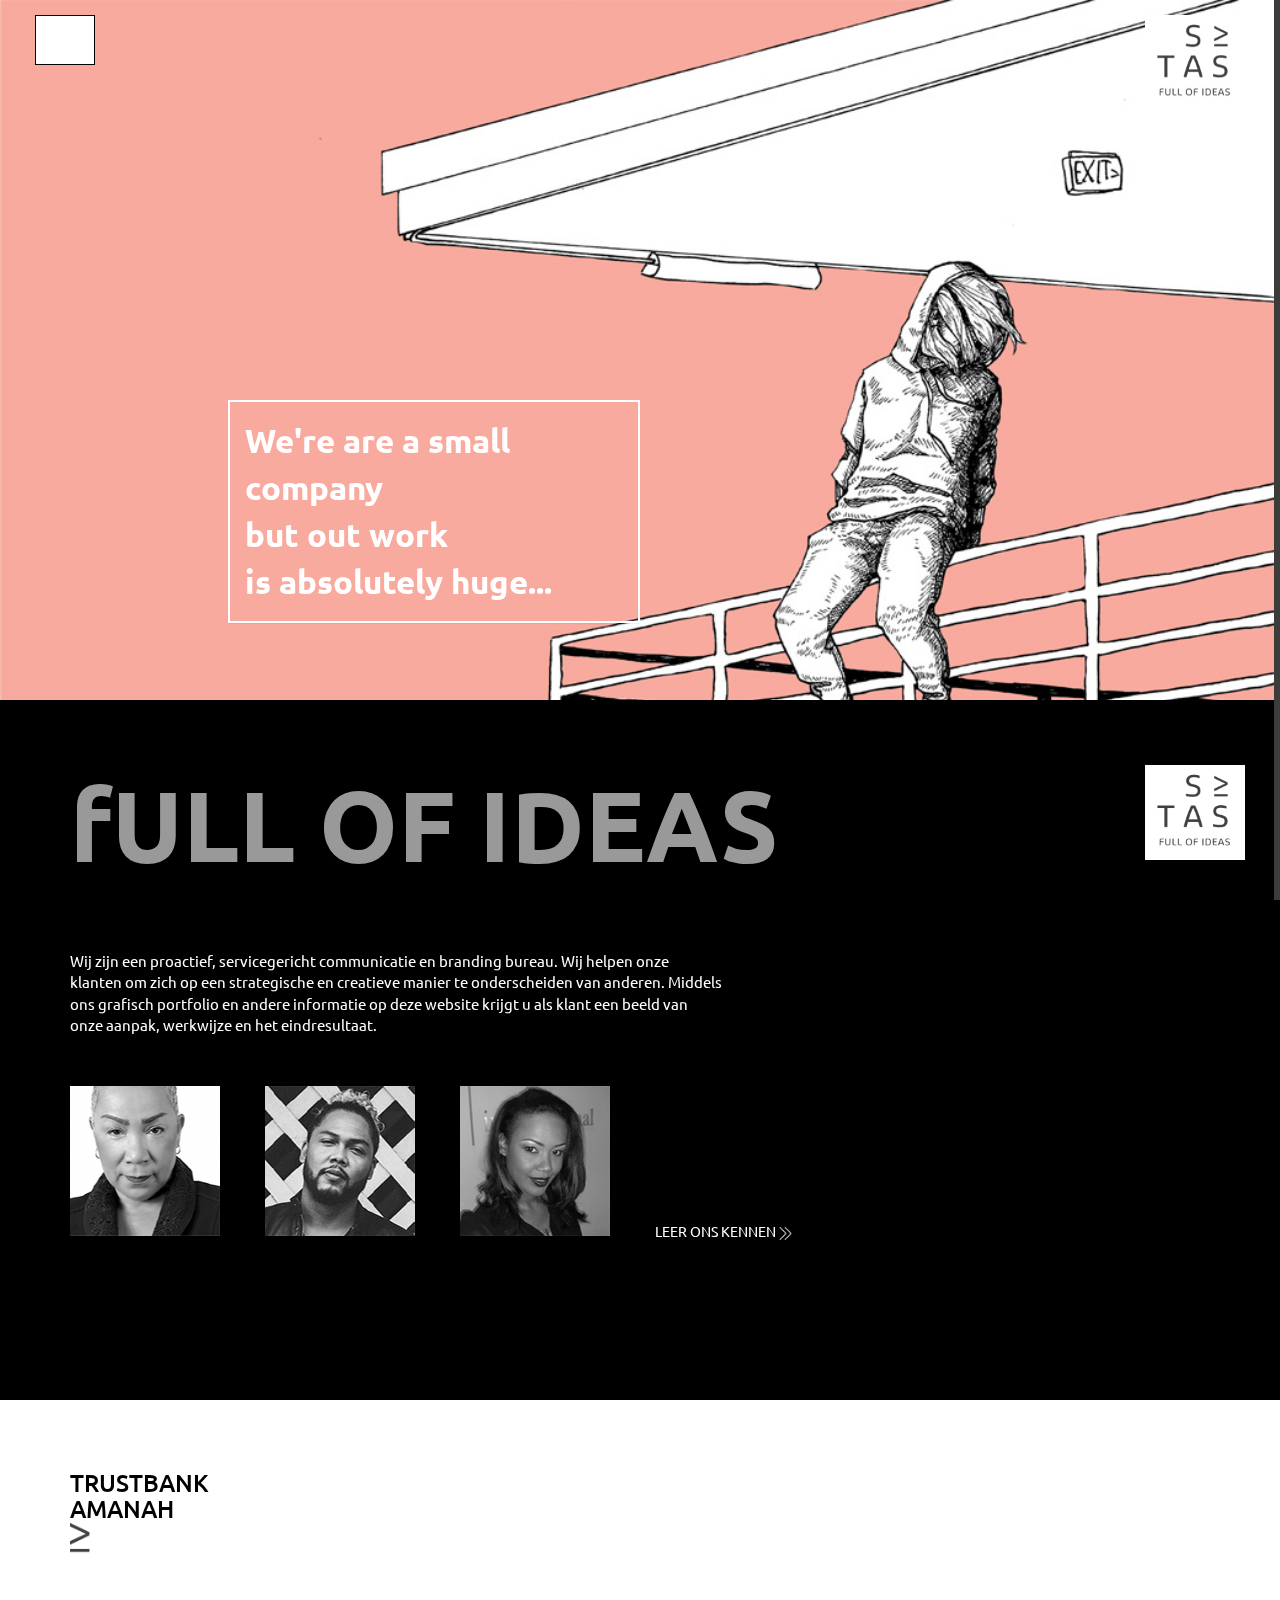
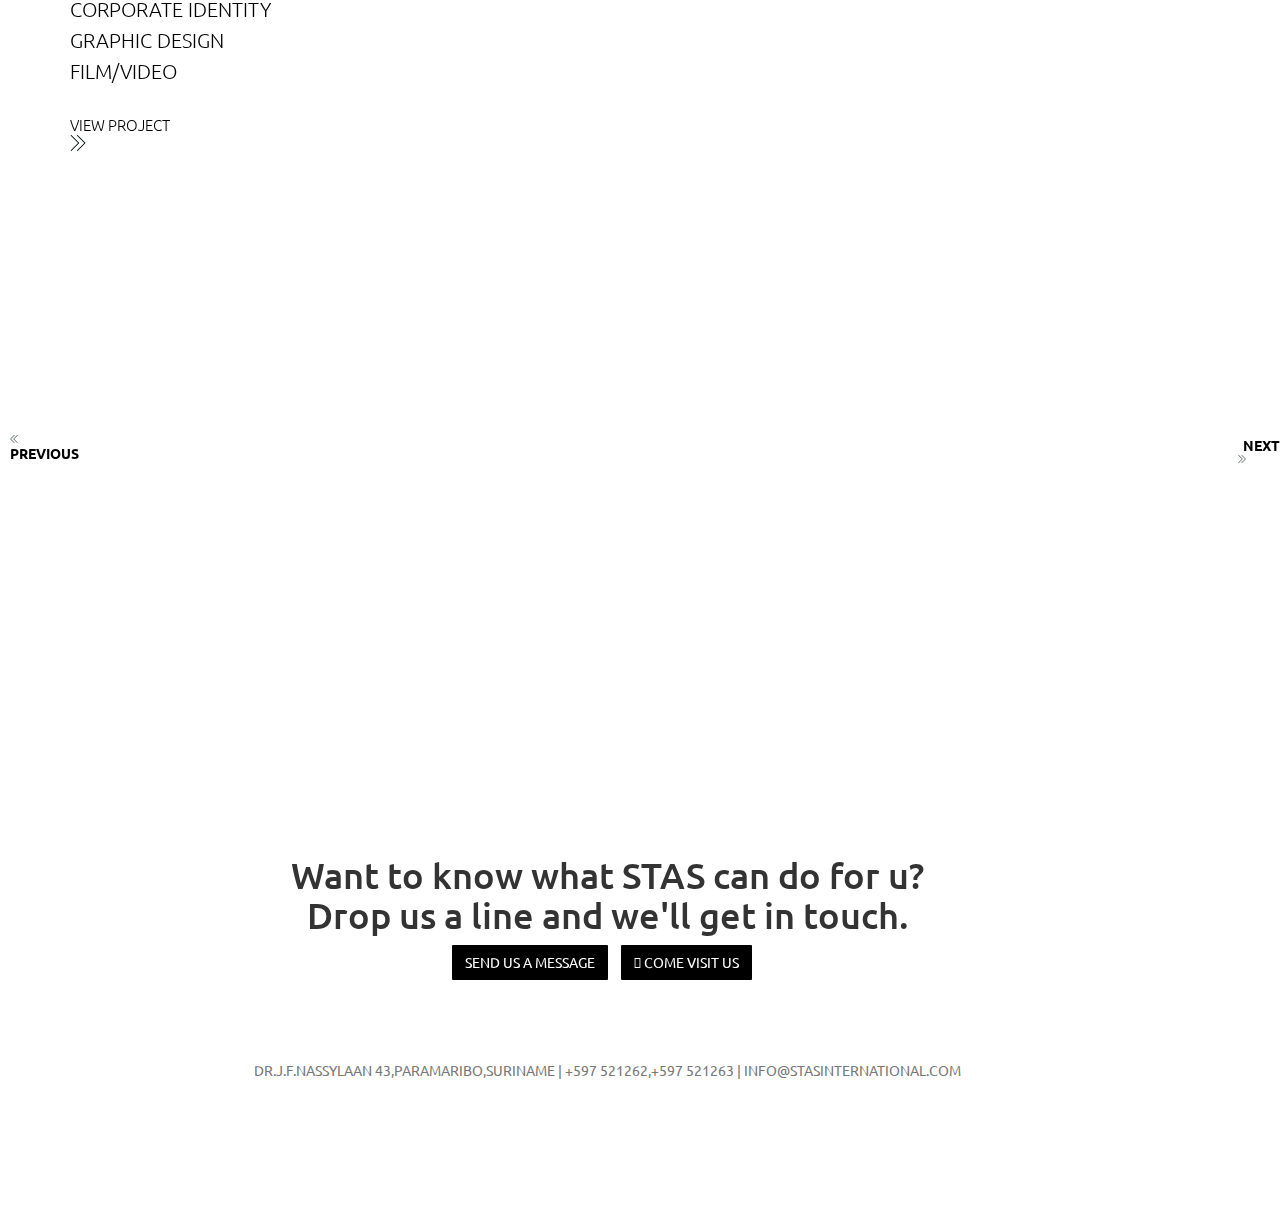
==== index.html @ 58c58dbe "tekst op vl geplaatst" ====
<!DOCTYPE html>
<html lang="en">

  <head>

    <meta charset="utf-8">
    <meta name="viewport" content="width=device-width, initial-scale=1, shrink-to-fit=no">
    <meta name="description" content="">
    <meta name="author" content="">

    <title>HOME</title>

    <!-- Bootstrap core CSS -->
    <link rel="stylesheet" href="https://maxcdn.bootstrapcdn.com/bootstrap/3.3.7/css/bootstrap.min.css">
    <link rel="stylesheet" href="https://cdnjs.cloudflare.com/ajax/libs/hover.css/2.3.1/css/hover-min.css" /> 
  <link href="//maxcdn.bootstrapcdn.com/font-awesome/4.2.0/css/font-awesome.min.css" rel="stylesheet" media="all">

 <script src='https://code.jquery.com/jquery-2.2.4.min.js'></script>
 <script src="js/jquery.fittext.js"></script>
  <script src="js/jquery.bxslider.min.js"></script>
  <link href="css/jquery.bxslider.css" rel="stylesheet"/>
     <link href="css/animated-scroll-anchor.css" rel="stylesheet">

    <link href="https://cdnjs.cloudflare.com/ajax/libs/animate.css/3.5.2/animate.min.css" rel="stylesheet">
    <link rel="stylesheet" href="https://use.fontawesome.com/releases/v5.0.13/css/all.css" integrity="sha384-DNOHZ68U8hZfKXOrtjWvjxusGo9WQnrNx2sqG0tfsghAvtVlRW3tvkXWZh58N9jp" crossorigin="anonymous">
     <link rel="stylesheet" type="text/css" href="//cdn.jsdelivr.net/npm/slick-carousel@1.8.1/slick/slick.css"/>
       <!-- Custom styles for this template -->
    <link rel="stylesheet" type="text/css" href="css/hover-min.css">
    <link href="css/style.css" rel="stylesheet">
  

  </head>
<div class="vl"  onclick="openArt()"></div>
  <section id="artist">
  <div id="mySidenav" class="sidenav">
  <div class="container-fluid-no-pad">
    <div class="row no-pad">
    
<div class="col-md-1 col-sm-3 col-xs-3">
    

<div class="slider-nav">
  
    <img src="http://www.planwallpaper.com/static/images/kartandtinki1_photo-wallpapers_02.jpg" alt="image" class="img-responsive" />


    <img src="http://www.intrawallpaper.com/static/images/awesome-rain-wallpaper_0_PB7IVa9.jpg" alt="image" class="img-responsive" />


    <img src="http://files.vladstudio.com/joy/where_tahrs_live/wall/vladstudio_where_tahrs_live_800x600_signed.jpg" alt="image" class="img-responsive" />


</div>
</div>

<div class="col-md-9 col-sm-9 col-xs-9">
<div class="slider-for no-pad">
  
    <img src="http://www.planwallpaper.com/static/images/kartandtinki1_photo-wallpapers_02.jpg" alt="image"  />

  
    <img src="http://www.intrawallpaper.com/static/images/awesome-rain-wallpaper_0_PB7IVa9.jpg" alt="image" />

  

  
    <img src="http://files.vladstudio.com/joy/where_tahrs_live/wall/vladstudio_where_tahrs_live_800x600_signed.jpg" alt="image" />

  
  

</div>
</div>

        
               
                
<div class="col-md-2 col-sm-12 col-xs-12 artist">
  <img src="img/artist.jpg" class="img-fluid" alt="artist">
  
  <p class="about-artist">ABOUT THE ARTIST</p>

  <p>Kathleen Hogenboom grew up in the former Dutch Caribbean island of Curacao since from the age of 9. At 17 she moved back to The Netherlands to pursue her study in illustration at the academy of art St. Joost in 's Hertogenbosch.  The experience Kathleen gained living in a multicultural society is something that continues to influence her work. 
 <br> <br> Visit Kathleens website to see  more of her work
  <a class="left-align" href="http://www.kathleenhogenboom.com" target="_blank">kathleenhogenboom.com</a>
</div>
  <a href="javascript:void(0)" class="closebtn" onclick="closeArt()">&times;</a>
</div>
</div>
</div>
</section>
  <div id="myNav" class="overlay-menu">
  <a href="javascript:void(0)" class="closebtn" onclick="closeNav()">&times;</a>
  <p>close</p>
  <div class="overlay-content">
    <a href="about.html">about STAS</a>
    <a href="corporate.html">corporate identity</a>
    <a href="graphic.html">graphic design</a>
    <a href="film.html">film/video</a>
    <a href="events.html">events</a>
    <a href="film.html">film/video</a>
   <a href="portfolio.html">Portfolio</a>
    <a href="index#contact">contact</a>
    <br>
    <i class="fas fa-envelope-square fa-2x social-space"></i>
    <i class="fas fa-phone-square fa-2x social-space"></i>
    <i class="fab fa-facebook-square fa-2x social-space"></i>
    <i class="fab fa-vimeo-square fa-2x social-space"></i>
  </div>
</div>
<div class="container">
<div class="row">
<div class="col-md-1 menu-box">
<span style="font-size:30px;cursor:pointer" onclick="openNav()"> &#9868;</span>
<p>menu</p>
</div>
</div>
</div>
<div class="tagline">
<img src="img/stasTagLine.jpg">
</div>

    <section id="home">
      <div class="container-fluid">
        <div class="row">
          <div class="col-md-4  col-md-offset-2">
            
            <div class="panel panel-default panel-stas">
  <div class="panel-body panel-stas-body hvr-wobble-horizontal">  We're are a small company <br> but out work <br> is absolutely huge... </div>
              </div>
        </div>
       </div>

    
        </div>
    
    </section>
   <section id="about">

  <div class="container">
<div class="row">
<div class="col-md-1 menu-box">
<span style="font-size:30px;cursor:pointer" onclick="openNav()"> &#9868;</span>
<p>menu</p>
</div>
</div>
</div>
<div class="tagline">
<img src="img/stasTagLine.jpg">
</div>
     <div class="container">
      <div class="row">
        <div class="col-md-12">
          <h1 class="full-of-ideas">fULL OF IDEAS</h1>
          <br>
          <br>
          <br>
        </div>
      </div>
      <div class="row">
        <div class="col-md-7">
          <p class="about-bio">Wij zijn een proactief, servicegericht communicatie en branding bureau. Wij helpen onze klanten om zich op een strategische en creatieve manier te onderscheiden van anderen. Middels ons grafisch portfolio en andere informatie op deze website krijgt u als klant een beeld van onze aanpak, werkwijze en het eindresultaat.</p>
          <br>
          <br>
        </div>
      </div>
      <div class="row">
        <div class="col-sm-2">
          <img class="img-fluid hvr-bounce-in" src="img/karin.jpg" alt="emp">
        </div>
        <div class="col-sm-2">
          <img class="img-fluid hvr-bounce-in" src="img/kenzo.jpg" alt="emp">
        </div>
        <div class="col-sm-2">
          <img class="img-fluid hvr-bounce-in" src="img/charlene.jpg" alt="emp">
       </div>
        <div class="col-sm-2">
          <div class="leer-ons-kennen hvr-forward">
          <a href="about.html" class="leer-ons-kennen">LEER ONS KENNEN <img src="img/down-arrow.png" alt="leeronskennen"> </a>
        </div>
        </div>
      </div>

   

        </div>
     </div>
     </div>
   </section>
   <section id="corporate">
     <div class="container-fluid">
      <div class="row">

        <div class="classy">
  <ul class="bxslider">
    <li class="one">
      <div class="container">
       <div class="row">
       <div class="col-sm-5 amanah">
          <h3>TRUSTBANK <br> AMANAH <br> <img class="hvr-wobble-top" src="img/partlogo-01.png" alt="amanah"></h3>
          
          
      
        <a href="corporate.html" class="hvr-grow">CORPORATE IDENTITY</a>
        <br>
        <a href="graphic.html" class="hvr-grow">GRAPHIC DESIGN</a>
        <br>
        <a href="film.html" class="hvr-grow">FILM/VIDEO</a>
       <br>
       <br>
        <a href="#" class="hvr-grow view-project">VIEW PROJECT <img class="amanah-pijl" src="img/down-arrow.png" alt="leeronskennen"> </a>
        </div>

        
      </div>
      </div>
      
      <li class="two">   
        <div class="container">
       <div class="row">
       <div class="col-sm-5 amanah">
          <h3>AFOBAKKA <br> RESSORT <br> <img class="hvr-wobble-top" src="img/partlogo-01.png" alt="amanah"></h3>
          
          
      
        <a href="corporate.html" class="hvr-grow">CORPORATE IDENTITY</a>
        <br>
        <a href="graphic.html" class="hvr-grow">GRAPHIC DESIGN</a>
        <br>
        <a href="film.html" class="hvr-grow">FILM/VIDEO</a>
       <br>
       <br>
        <a href="#" class="hvr-grow view-project">VIEW PROJECT <img class="amanah-pijl" src="img/down-arrow.png" alt="leeronskennen"> </a>
        </div>

        
      </div>
      </div></li>
      
    <li class="three">
      <div class="container">
       <div class="row">
       <div class="col-sm-5 amanah">
          <h3>TOK<br> <img class="hvr-wobble-top" src="img/partlogo-01.png" alt="amanah"></h3>
          
          
      
        <a href="corporate.html" class="hvr-grow">CORPORATE IDENTITY</a>
        <br>
        <a href="graphic.html" class="hvr-grow">GRAPHIC DESIGN</a>
        <br>
        <a href="film.html" class="hvr-grow">FILM/VIDEO</a>
       <br>
       <br>
        <a href="#" class="hvr-grow view-project">VIEW PROJECT <img class="amanah-pijl" src="img/down-arrow.png" alt="leeronskennen"> </a>
        </div>

        
      </div>
      </div>
    </li>
    </li>
    
  </ul>
</div>
        </div>

</div>

   </section>
   <section id="contact-home">
     <div class="container-fluid">
      <div class="row">
        <div class="col-md-12">
        <div id=wrapper>
<div class="container-fluid map-responsive">
  
<iframe src="https://www.google.com/maps/embed?pb=!1m18!1m12!1m3!1d1984.5867824096867!2d-55.16303874209342!3d5.831138898943725!2m3!1f0!2f0!3f0!3m2!1i1024!2i768!4f13.1!3m3!1m2!1s0x0%3A0x0!2zNcKwNDknNTIuMSJOIDU1wrAwOSc0My4wIlc!5e0!3m2!1snl!2s!4v1527513725646" height="200px" frameborder="0" style="border:0" zoom="20" allowfullscreen></iframe>
</div>

<div id="over_map">
  <div class="card card-map">
  <div class="card-body">
    <center>
     <h1 class="card-title hvr-pulse">Want to know what STAS can do for u? <br> 
     Drop us a line and we'll get in touch.</h1>
    <br>
    
    <a class="btn btn-dark space hvr-backward tog1" data-toggle="modal" data-target="#exampleModalCenter"><i class="fab fa-telegram-plane"></i> SEND US A MESSAGE</a>
    <a href="#" class="btn btn-dark space hvr-forward" id="tog2"><i class="fas fa-map-marker"></i> COME VISIT US </a>
  </center>
    <br>
    <br>
    <br>
    <br>
    <div class="card-footer text-muted animated flash">
    DR.J.F.NASSYLAAN 43,PARAMARIBO,SURINAME | +597 521262,+597 521263 | INFO@STASINTERNATIONAL.COM
  </div>
  </div>
  
  </div>
  
</div>
<div class="container">
  <div class="row">
    <center><div class="col-md-6 col-md-offset-3 col-sm-6 col-sm-offset-3 center-block"> <a class="btn btn-dark hvr-backward" id="tog3"><i class="fas fa-times"></i> close map</a> </div></center>
  </div>
</div>


</div>
</div>
</div>
</div>

<!-- Modal -->
<div class="modal fade" id="exampleModalCenter" tabindex="-1" role="dialog" aria-labelledby="exampleModalCenterTitle" aria-hidden="true">
  <div class="modal-dialog modal-dialog-centered" role="document">
    <div class="modal-content">
      <div class="modal-header">
        <h2 class="modal-title" id="exampleModalCenterTitle">Send us a message</h2>
        <button type="button" class="close hvr-wobble-horizontal" data-dismiss="modal" aria-label="Close">
          <span aria-hidden="true">&times;</span>
        </button>
      </div>
      <div class="modal-body">
       <form>
  <form>
  <div class="form-group">
    
    <input type="text" class="form-control half hvr-sweep-to-left" id="Name" placeholder="Name(required)" required="required">
  </div>
  <br>
  <div class="form-group">
    
    <input type="email" class="form-control half" id="Email" placeholder="E-mail Adress(required)" required="required">
  </div>
  <br>
 <div class="form-group">
    
    <input type="text" class="form-control half" id="Subject" placeholder="Subject">
  </div>
  <br>  
  <div class="form-group" >
   
    <textarea class="form-control half" id="exampleFormControlTextarea1" rows="3" placeholder="Message(required)" required="required"></textarea>
  </div>
</form>
      </div>
      <div class="modal-footer">
        <button type="button" class="btn btn-dark pull-left hvr-pulse-grow"><i class="fab fa-telegram-plane"></i> Send Message</button>
      </div>
    </div>
  </div>
</div>
</section>
  
  <script>

</script>
<script src="https://maxcdn.bootstrapcdn.com/bootstrap/3.3.7/js/bootstrap.min.js"></script>
 
<script src='https://s3-us-west-2.amazonaws.com/s.cdpn.io/85807/jquery.easing.js'></script>
<script src='https://s3-us-west-2.amazonaws.com/s.cdpn.io/85807/jquery.bxslider.min.js'></script>
<script src="js/animated-scroll-anchor.js"></script>
<script src="js/scrolldown.js"></script>
<script type="text/javascript" src="//cdn.jsdelivr.net/npm/slick-carousel@1.8.1/slick/slick.min.js"></script>
<script src="js/custom.js"></script>

  </body>

</html>
---- css/animated-scroll-anchor.css ----
.image-hero {
  height: 100vh;
  background-image: url('img/down-arrow.png');
  background-repeat: no-repeat;
  background-size: cover;
  flex-wrap: wrap;
  -webkit-justify-content: center;
  justify-content: center;
  -webkit-align-items: center;
  align-items: center;
  -webkit-align-content: center;
  align-content: center;
  display: -webkit-flex;
  display: flex;
  width: 100%;
  min-height: calc(100vh - 56px);
  -webkit-flex-wrap: wrap;
  flex-wrap: wrap;
  position: relative;
  overflow: hidden;
  background-position: 50%;
  background-size: cover;
}
.image-hero .image-hero-content {
  position: absolute;
  top: 25%;
  text-align: center;
  left: 0;
  right: 0;
}
.image-hero .image-hero-content h1 {
  max-width: 70%;
  margin: 0 auto;
  font-weight: 600;
  letter-spacing: -1px;
  font-size: 4.20873em;
  margin-bottom: 0.1em;
  line-height: 8rem;
  color: #fff;
}
.image-hero .image-hero-content p {
  max-width: 60%;
  margin: 0 auto;
  color: #fff;
  font-size: 1.5em;
}
.ct-btn-scroll {
  position: absolute;
  bottom: 5%;
  color: #fff;
  font-size: 48px;
  transition: all 0.3s ease-in-out;
}
.ct-btn-scroll:focus, .ct-btn-scroll:hover {
  color: #f59331;
}
.ct-btn-scroll {
  background: url('img/down-arrow.png') no-repeat;
  width: 100%;
  height: 100%;
  max-width: 60px;
  max-height: 60px;
}
#scrollDown {
  padding: 100px 0;  
}
#scrollDown p {
  padding: 25px 0;
}
@media screen and (max-width: 768px) {
  .image-hero .image-hero-content p {
	display: none;
  }	
}
---- css/style.css ----
@import url('https://fonts.googleapis.com/css?family=Ubuntu');
body{
	/*margin-top: 70px;*/
	position: relative;
	font-family:"Ubuntu" ;
	text-decoration: none;

	
}
#wrapper {
 max-width: 940px;
  margin: 0 auto;
  padding: 0 5%;
  clear: both;
 }
#over_map { position: absolute; top: 55px; z-index: 99; }
.navbar-default{
	background: #fff;
	border:0;
	font-family: "Ubuntu";
}
.navbar-brand{
	font-family: "Ubuntu";
	font-size: 20px;
	color: #000 !important;
	font-weight: bold;
}

.panel-stas{
  border: 2px solid white;
    text-decoration: none;
    font-family: "Ubuntu";
    font-weight: bold;
    /* font-size: 25px; */
    color: #fff;
    border-radius: 0px;
    position: absolute;
    background: transparent;
    margin-top: 400px;
    font-size:33px;

  	}


.full-of-ideas{
 color: #999999;
 font-size:100px;
 font-weight:bold;

}
.about-bio{
	font-size: 15px;
}
.about-image{
	max-height: auto;
	max-width: auto;
	height: 125px;
	width: 125px;
}
.leer-ons-kennen{
padding-top: 135px;
color:white;
text-decoration: none;	

}
.leer-ons-kennen img{
transform: rotate(-90deg);	
filter: brightness(0) invert(1);
max-height: 13px;
}


h1{
		font-family:"Ubuntu" ;
		/*color: black;*/
	}

#home{
		/*padding-top: 50px;*/
	min-height:700px;
	color: #fff;
	background:url('../img/ctaBanner.jpg');
	background-size: cover;
	background-repeat: no-repeat;
}

#about {
	padding-top:50px;
	min-height:700px;
	color: #FFFFFF;
	background-color: #000000 ;
	}
#corporate {
  	/*padding-top:50px;
    color: #fff;
  	background-color:#9B988D;*/
  	  }

.amanah{
	color:black;
	font-weight: bolder;
	font-size:20px;
	max-width: 70%;
	/*margin-right: 50px;*/
	padding-top:50px;

}
.amanah img{	

max-height: 60px;
color:black;
}
.amanah a{
	font-family: "Ubuntu";
	font-weight:10;
	color: black;
	text-decoration: none;
}
.amanah-pijl{
transform: rotate(-90deg);	
max-height: 13px;

}
.view-project{
	font-size:15px;
	font-weight:bolder;
}
#graphic {
  	padding-top:50px;
  	min-height:650px;
  	color: #fff; 
  	background-color: #ff9800;
  }
#film {
	padding-top:50px;
	min-height:650px;
	color: #fff; 
	background-color: #00bcd4;
}
#events {
	padding-top:50px;
	min-height:650px;
	color: #fff; 
	background-color: #009688;
}
#contact {
	padding-top:40px;
	background-image:url("../img/pattern_banner.jpg");
	background-repeat: no-repeat;
	background-size: cover;
	padding-bottom: 20px;
	
	
  
}
#contact-home {
	padding-top:50px
	width:100%;
	/*color: #fff;*/
	
  
}
.map-responsive{
    overflow:hidden;
    padding-bottom:56.25%;
    /*position:relative;*/
    height:0;
    min-width: 100%;
}
.map-responsive iframe{
    left:0;
    top:0;
    min-height:90%;
    min-width:100%;
    position:absolute;
}
.card-map{
	padding-top: 20px;
	padding-left: 20px;
	padding-right: 20px;
	padding-bottom: 20px;	
	z-index: 6;		
	/*margin-left: 375px;*/
	background-color: #FFFFFF;
	border-radius:1px;
	border: 1px solid white; 	
	width:100%;
    height:auto;
    display: flex;
}

.btn-dark{
	min-width: 100px;
	background-color: black;
	color: white;
	border-radius: 1px;
	text-decoration: none;	
	opacity:1.0;
	box-shadow:none;
}
.btn-dark:hover{
color: #fff !important;
text-decoration: none;	
}
.btn-white{
	max-width: 225px;
	background-color: white;
	color: black;
	border-radius: 1px;
	text-align: center;
	text-decoration: none;	
	opacity:1.0;
	box-shadow:none;
	font-weight:bold;
	margin-left: 75px;
	
}
.btn-white:hover{
color: black !important;
text-decoration: none;	
}
.half{
  outline: 0;
  border-width: 0 0 2px;
  border-top:none;
  border-left: none;
  border-right: none;
  border-radius: 0px;

}
.half:focus {
   border-color:black;
}
.space{
	margin-right: 10px;
}
.space-social-icons{
	margin-right: 5px;
	padding-top: 2px;
}

.bxslider li {
  min-height: 100vh;
}
.bxslider li.one {
  background: url(../img/graphicsbanner.jpg) center center;
  -moz-background-size: cover;
  -o-background-size: cover;
  -webkit-background-size: cover;
  background-size: cover;
}
.bxslider li.two {
  background: url(../img/afobakkaKaart.jpg) center center;
  -moz-background-size: cover;
  -o-background-size: cover;
  -webkit-background-size: cover;
  background-size: cover;
}
.bxslider li.three {
  background: url(../img/eventsTok.jpg) center center;
  -moz-background-size: cover;
  -o-background-size: cover;
  -webkit-background-size: cover;
  background-size: cover;
}

.bx-wrapper{
  left: 0;
  border: none;
  box-shadow: none;
  font-color:black;
}

.bx-viewport{
left: 0;
border: none;
box-shadow: none;

}
.bx-wrapper .bx-controls-direction a {
  position: absolute;
  top: 50%;
  margin-top: -40px;
  padding-top:225px;
  outline: 0;
  width: 32px;
  height: 32px;
  text-indent: 5px; 
  z-index: 20;
 color:black;
 font-weight: bold;

  }	

ul, ul li {
  margin: 0;
  padding: 0;
}

/*corporate page stylesheet*/
#corporate_banner{
	background-image: url('../img/corporateBanner.jpg');
	background-size: cover;
	/*background-repeat: no-repeat;*/
	min-height: 400px;
	margin-top:0px;
	max-width:100%;
}
#graphic_banner{
	background-image: url('../img/graphicsbanner.jpg');
	background-size: cover;
	background-repeat: no-repeat;
	min-height: 400px;
}
#film_banner{
	background-image: url('../img/filmBanner.jpg');
	background-size: cover;
	background-repeat: no-repeat;
	min-height: 450px;
}
#event_banner{
	background-image: url('../img/eventsBanner.jpg');
	background-size: cover;
	background-repeat: no-repeat;
	min-height: 400px;
}
#portfolio_banner{
	background-image: url('../img/pattern_banner.jpg');
	background-size: cover;
	background-repeat: no-repeat;
	min-height: 400px;
}
#about_banner{
	background-image: url('../img/aboutBanner.jpg');
	background-size: cover;
	background-repeat: no-repeat;
	min-height: 400px;
}
.card-white{
	background-color: #fff;
	border-radius: 0px;
	padding-top: 2px;
	
	padding-bottom: 3px;
	/*text-align:center;*/
	margin-top: 125px;
	font-weight: bolder!important;
	color: #404548;
	padding-left: 25px;
    padding-bottom: 10px;
} 
.card-dark{
	background-color: #404548;
	border-radius: 0px;
	padding-top: 2px;
	padding-left: 25px;
    padding-bottom: 10px;
	/*margin-left: 35px;*/
	/*text-align: center;*/
	color:white;
	font-weight: bolder!important;
	margin-bottom:100px;
}

#gallery{
	min-height: 10px;
}
.gallery{
	position: relative;
	padding-left: 0px;
	padding-right: 0px;
	margin-right: 0px;
    margin-left: 0px;

}
.first-impression{
	background-color: black;
	min-height: 675px;
	/*max-height: 450px;*/
	/*text-align: center;*/

}
.first-impression p{
	color:white;
	margin-right: 50px;
	margin-left: 50px;
}
.first-impression h1{
	color:#8C9B81;
	font-weight: bold;
	font-size: 50px;
	/*text-align: center;*/
	margin-top: 50px;
	margin-left:50px;
	margin-right:50px; 

}
.first-impression a{
	
	margin-left:50px;
	margin-right:50px; 
	padding-bottom: 50px;

}
.adres i{
/*margin-top: 15px;*/
color: white;
font-size: 2em;
padding-bottom: 10px;
}
.adres p{
	text-align: center;
	margin-top: 10px;
	color: white;
}
.telefoon i{
/*margin-top: 15px;*/
color: white;
font-size: 2em;
padding-bottom: 10px;
}
.telefoon p{
	text-align: center;
	margin-top: 10px;
	color: white;
}

.bericht i{
/*margin-top: 15px;*/
color: white;
font-size: 2em;
padding-bottom: 10px;
}
.bericht p{
	text-align: center;
	margin-top: 10px;
	color: white;
}
#footer{
	color: white;
	background-color: black;
}
.year{
	margin-top:9px;
}

#cta-banner{
	background-image: url('../img/ctaBanner.jpg');
	background-size: cover;
	background-repeat: no-repeat;
	min-height:600px;
	height: 100%;
	width: 100%;	
}
#film-cta-banner{
	background-image: url('../img/filmCTABanner.jpg');
	background-size: cover;
	background-repeat: no-repeat;
	min-height:700px;
	height: 100%;
	width: 100%;	
}
.cta-text{
	color:white;
	margin-top:275px;
	margin-left: 75px;
	margin-bottom:30px;
	margin-right: 30px;
}

#loadMore {
     /*padding-bottom: 20px;*/
    /*padding-top: 20px;*/
    text-align: center;
    width: 100%;
}
#loadMore a {
    
    background: black;
    border-radius: 0px;
    color: white;
    display: inline-block;
    padding: 10px 30px;
    transition: all 0.25s ease-out;
    width: 100%;
}
#loadMore a:hover {
    /*background-color: #021737;*/
    text-decoration: none;
}
#tog3{
	display: none;

}
.moreBox{
	display: none;
}
.event-text{
	text-align: center;
	font-weight: bolder;
}
/* carousel */
#quote-carousel 
{
  padding: 30px 10px 30px 10px;
  margin-top: 100px 0px 0px;
  min-height:100px;
  margin-bottom::;00px;
  font-size:40px;
}

/* Control buttons  */
#quote-carousel .carousel-control
{
  background: none;
  color: #222;
  font-size: 2.3em;
  text-shadow: none;
  margin-top: 30px;
}


/* Changes the position of the indicators */
#quote-carousel .carousel-indicators 
{
  right: 50%;
  top: auto;
  bottom: 0px;
  margin-right: -19px;
}
/* Changes the color of the indicators */
#quote-carousel .carousel-indicators li 
{
  background: #c0c0c0;
}
#quote-carousel .carousel-indicators .active 
{
  background: #333333;
}
/* End carousel */

.item blockquote {
    border-left: none; 
    margin-top: -10px;
    margin-left: 70px;
    padding-bottom:75px;

}


.item blockquote p:before {
    content: "\f10d";
    font-family: 'Fontawesome';
    float: left;
    margin-right: 10px;
}



/**
  MEDIA QUERIES
*/

/* Small devices (tablets, 768px and up) */
@media (min-width: 768px) { 
    #quote-carousel 
    {
      margin-bottom: 0;
      padding: 0 40px 30px 40px;
      margin-top: 30px;
    }
    
}

/* Small devices (tablets, up to 768px) */
@media (max-width: 768px) { 
    
    /* Make the indicators larger for easier clicking with fingers/thumb on mobile */
    
    #quote-carousel .carousel-indicators {
        bottom: -20px !important;  
    }
    #quote-carousel .carousel-indicators li {
        display: inline-block;
        margin: 0px 5px;
        width: 15px;
        height: 15px;
    }
    #quote-carousel .carousel-indicators li.active {
        margin: 0px 5px;
        width: 20px;
        height: 20px;
    }
}
.col-md-12-modified{
	width: 100%;
	background-color: #eeeeee;
	padding-top: 100px;
}
.box-white{
	border: 2px solid white;
	padding-top:30px;
	padding-bottom: 75px;	
	padding-left: 20px;
	padding-right: 20px;
}
.author{
	font-weight: bolder;
}
blockquote{
    padding: 10px 20px;
    margin: 0 0 20px;
    margin-top: 20px;
    font-size: 17.5px;
    margin-right: 45px;
    border-left: 5px solid #eee;
}
.breadcrumb {
     /*padding: 8px 15px; */
     margin-top:10px;
     margin-bottom: 1px; 
     margin-left:-10px;
     list-style: none; 
     background-color:#404548;
     color: white; 
     border-radius: 4px; 
}
.breadcrumb-item a{
	color: white;
}
.border{
	border-radius: 0px;
}
.isotope-item {
  z-index: 2;
}

.isotope-hidden.isotope-item {
  pointer-events: none;
  z-index: 1;
}

.isotope,
.isotope .isotope-item {
  /* change duration value to whatever you like */
  -webkit-transition-duration: 0.8s;
  -moz-transition-duration: 0.8s;
  transition-duration: 0.8s;
}

.isotope {
  -webkit-transition-property: height, width;
  -moz-transition-property: height, width;
  transition-property: height, width;
}

.isotope .isotope-item {
  -webkit-transition-property: -webkit-transform, opacity;
  -moz-transition-property: -moz-transform, opacity;
  transition-property: transform, opacity;
}
.under-chart-text{
	text-align: center;
	font-weight:bolder;
}
.under-chart-text2{
	font-weight:bolder;
	text-align: center;
}
.img61{
padding-left: 50px;
}
.tekentje-klein-previous img{
	max-height: 8px;
	-webkit-transform:rotate(90deg);
  -moz-transform: rotate(90deg);
  -ms-transform: rotate(90deg);
  -o-transform: rotate(90deg);
  transform: rotate(90deg);
  font-weight:bold;
}
.tekentje-klein-next img{
	max-height: 8px;
	-webkit-transform:rotate(-90deg);
  -moz-transform: rotate(-90deg);
  -ms-transform: rotate(-90deg);
  -o-transform: rotate(-90deg);
  transform: rotate(-90deg);
  font-weight:bold;
}
.portfolio-title{
	text-align:center;
	font-weight:bolder;

}

.breadcrumb-port {background: rgba(255, 255, 255, 1); border: 0px solid rgba(245, 245, 245, 1); border-radius: 4px; display: block; text-align: center;}
.breadcrumb-port li {font-size: 14px;}
.breadcrumb-port a {
	color: #626262;
	font-weight: bold;
}
.breadcrumb-port a:hover {color: rgba(42, 100, 150, 1);}
.breadcrumb-port>.active {color: rgba(153, 153, 153, 1);}
.breadcrumb-port>li+li:before {color:#626262; content: #626262;}

.bold-small{
	font-weight:bold;
	font-size:10px;
}
.bolder{
	font-weight:bolder !important;
}

.interessant-square{
  background: black;
  position:relative;
  min-height:337px;
  height: 100%;
  width:100;
  margin:0 auto;
  color:#999999;

}
.interessant{
	padding-top:130px;
	padding-left:30px;
	font-weight: bold;	
	
}
.row.no-pad {
  margin-right:0;
  margin-left:0;
}
.row.no-pad > [class*='col-'] {
  padding-right:0;
  padding-left:0;
}
.container-fluid-no-pad{

    /* padding-right: 15px; */
    /* padding-left: 15px; */
    margin-right: auto;
    margin-left: auto;

}
.bekijk-portfolio{
padding-top: 100px;
color:white;
text-decoration: none;	
padding-left: 30px;
font-size:10px;

}
.bekijk-portfolio img{
transform: rotate(-90deg);	
filter: brightness(0) invert(1);
max-height: 10px;
}
.overlay {
  position: absolute;
  top: 0;
  bottom: 0;
  left: 0;
  right: 0;
  /*height: 100%;*/
  /*width: 100%;*/
  opacity: 0;
  transition: .5s ease;
  background-color: #030303;

}
.image:hover .overlay {
  opacity: 0.8;
}
.about-hov-title{
	font-weight:bolder;
	color: #999999;
	padding-left:20px;
	padding-top:10px;

}
.about-hov-title :hover{
	color: white;
}
.about-hov-functie{
	padding-left: 20px;
	font-weight:bold;
	color: white;
}
.about-hov-functie :hover{
	color:#999999;
}
.about-hov-text{
	padding-left: 20px;
	color: white;
	font-weight:lighter;
}
.socials{
	padding-left:20px;
	color: #999999;
}
.socials :hover{
	color: white;
}
.carousel-inner.vertical {
  max-height: 60%; /*Note: set specific height here if not, there will be some issues with IE browser*/
}
.carousel-inner.vertical > .item {
  -webkit-transition: .6s ease-in-out top;
  -o-transition: .6s ease-in-out top;
  transition: .6s ease-in-out top;
}

@media all and (transform-3d),
(-webkit-transform-3d) {
  .carousel-inner.vertical > .item {
    -webkit-transition: -webkit-transform .6s ease-in-out;
    -o-transition: -o-transform .6s ease-in-out;
    transition: transform .6s ease-in-out;
    -webkit-backface-visibility: hidden;
    backface-visibility: hidden;
    -webkit-perspective: 1000;
    perspective: 1000;
  }
  .carousel-inner.vertical > .item.next,
  .carousel-inner.vertical > .item.active.right {
    -webkit-transform: translate3d(0, 33.33%, 0);
    transform: translate3d(0, 33.33%, 0);
    top: 0;
  }
  .carousel-inner.vertical > .item.prev,
  .carousel-inner.vertical > .item.active.left {
    -webkit-transform: translate3d(0, -33.33%, 0);
    transform: translate3d(0, -33.33%, 0);
    top: 0;
  }
  .carousel-inner.vertical > .item.next.left,
  .carousel-inner.vertical > .item.prev.right,
  .carousel-inner.vertical > .item.active {
    -webkit-transform: translate3d(0, 0, 0);
    transform: translate3d(0, 0, 0);
    top: 0;
  }
}

.carousel-inner.vertical > .active {
  top: 0;
}
.carousel-inner.vertical > .next,
.carousel-inner.vertical > .prev {
  top: 0;
  height: 100%;
  width: auto;
}
.carousel-inner.vertical > .next {
  left: 0;
  top: 20%;
  right:0;
}
.carousel-inner.vertical > .prev {
  left: 0;
  top: -10%;
  right:0;
}
.carousel-inner.vertical > .next.left,
.carousel-inner.vertical > .prev.right {
  top: 0;
}
.carousel-inner.vertical > .active.left {
  left: 0;
  top: -10%;
  right:0;
}
.carousel-inner.vertical > .active.right {
  left: 0;
  top: 10%;
  right:0;
}

#carousel-pager .carousel-control.left {
    bottom: initial;
    width: 100%;
}
#carousel-pager .carousel-control.right {
    top: initial;
    width: 100%;
}
#carousel-pager{
	position: absolute;
	z-index: 20;
    left: 60px;
    top: 18px;

}
   /* .carousel-inner > .item > img, .carousel-inner > .item > a > img {
        display: block;
        height: 400px;
        min-width: 100%;
        width: 100%;
        max-width: 100%;
        line-height: 1;
    }*/
.overlay-menu {
    height: 0%;
    width: 100%;
    position: fixed;
    z-index: 100;
    top: 0;
    left: 0;
    background:url('../img/menuOverlay.jpg');
    background-repeat: no-repeat;
	background-size: cover;
    /*background-color: rgb(0,0,0);*/
    /*background-color: rgba(0,0,0, 0.9);*/
    overflow-y: hidden;
    transition: 0.5s;
}

.overlay-content {
    position: relative;
    top: 25%;
    width: 100%;
    text-align: center;
 
}
.overlay-content i{
	color:white;
}

.overlay-menu a {
     text-decoration: none;
    font-size: 36px;
    color: white;
    display: block;
    transition: 0.3s;
}

.overlay-menu a:hover, .overlay-menu a:focus{
    color: #818181;
}
.overlay-menu p:hover, .overlay-menu p:focus{
    color: #818181;
}

.overlay-menu .closebtn {
    position: absolute;
    top: 20px;
    left: 45px;
    font-size: 60px;
    color:white;
}
.overlay-menu p {
    position: absolute;
    top: 80px;
    left: 45px;
    font-size: 15px;
    color: white;
    font-weight:bold;
   
}

@media screen and (max-height: 450px) {
  .overlay-menu {overflow-y: auto;}
  .overlay-menu a {font-size: 20px}
  .overlay-menu .closebtn {
    font-size: 40px;
    top: 15px;
    right: 20px;
  }
  .menu-box{
  	top:15px;
  	right: 20px;
  }
}
.menu-box{
	border: 1px solid black;
	width:60px;
	height:50px;
	/*align-items: center;*/
	 top: 15px;
    left: 35px;
	overflow: hidden;
	position: absolute;
	z-index: 97;
	background-color: white;
}
.menu-box p {
	margin-top:-15px;
	z-index: 98;
	/*padding-left:-7px;*/
}
.tagline{
	position:relative;

}
.tagline img{
	position: absolute;
    top: 15px;
    right: 35px;
    width:100px;
    height: auto;
    z-index: 10;
}
.social-space{
	margin-right: 7px;
}
.social-space :hover :focus{
	color: #818181;
}
.sidenav {
    min-height: 100%;
    width: 0;
    position: absolute;
    z-index: 112;
    top: 0;
    right: 0;
    background-color: white;
    overflow-x: hidden;
    transition: 0.5s;
    
    text-align:center;
}

.sidenav a {
    padding: 8px 8px 8px 32px;
    text-decoration: none;
    font-size: 25px;
    color: #818181;
    display: block;
    transition: 0.3s;

}

.sidenav a:hover{
    color: #f1f1f1;
}

.sidenav .closebtn {
    position: absolute;
    top: 0;
    left: 25px;
    font-size: 36px;
    margin-right: 50px;
    z-index: 113;
}

@media screen and (max-height: 450px) {
  .sidenav {padding-top: 15px;}
  .sidenav a {font-size: 18px;}
}
#trigger{
	padding-top:200px;
}
.artist{
background-color: #999999;
color: white;
text-align: left;
font-size: 12px;
}
.artist img{
padding-top:45px;
padding-left: 20px;
}
.artist a{
	color: white;
	font-weight:lighter;
	font-size: 10px;
	padding-right: 80px;
	
}
.artist p{
	padding-left: 20px;
	padding-right: 20px;
}

.about-artist{
	font-weight:bold;
	font-size: 13px;
	padding-top:185px;
}
.left-align{
	margin-right: 250px;
}
.vl {
    border:solid #3c3c3b;
    min-height: 100%;	
    right:0;
    top: 0;
    color: #3c3c3b;
    position: fixed;
    z-index: 30;
    color: white;
    background-color: #3c3c3b;
    /*width:35px;*/
}

  .vl p{
-webkit-transform: rotate(90deg);
font-weight:900 !important;
font-size:10px;
/*margin-top:30px;*/
margin: 115px -85px 0px -85px !important;
  }
   

    
  
    
}
.white{
	color: white;
}
.overlay2 {
  position: absolute;
  top: 0;
  bottom: 0;
  left: 0;
  right: 0;
  height: 100%;
  width: 100%;
  opacity: 1;
  transition: .5s ease;
  background-color: #030303;
}
.slider-nav{
	margin-top:200px;
	/*z-index: 1000;*/
}
.slick-slide{
	margin:15px;
	/*z-index: 1001;*/
}
#artist{
	position: fixed;
	width:100%;
	height: 100%;
	
}
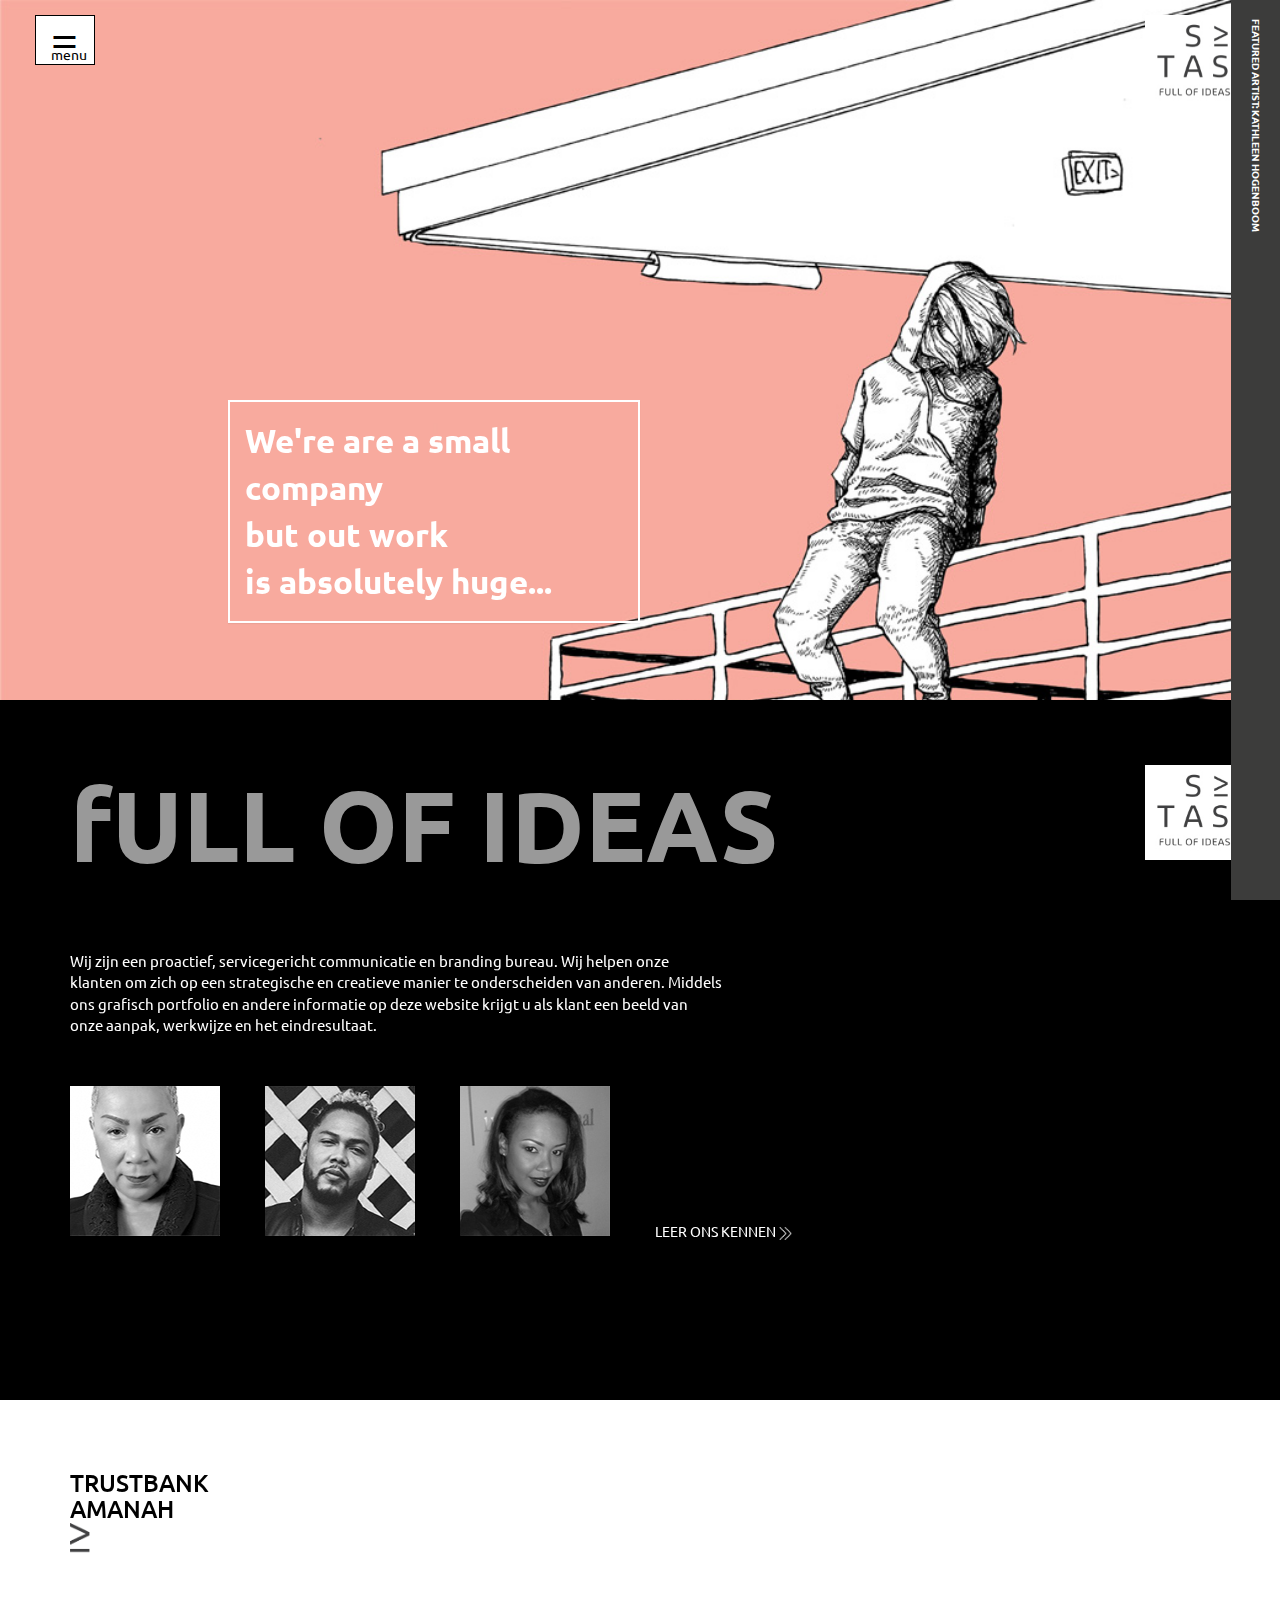
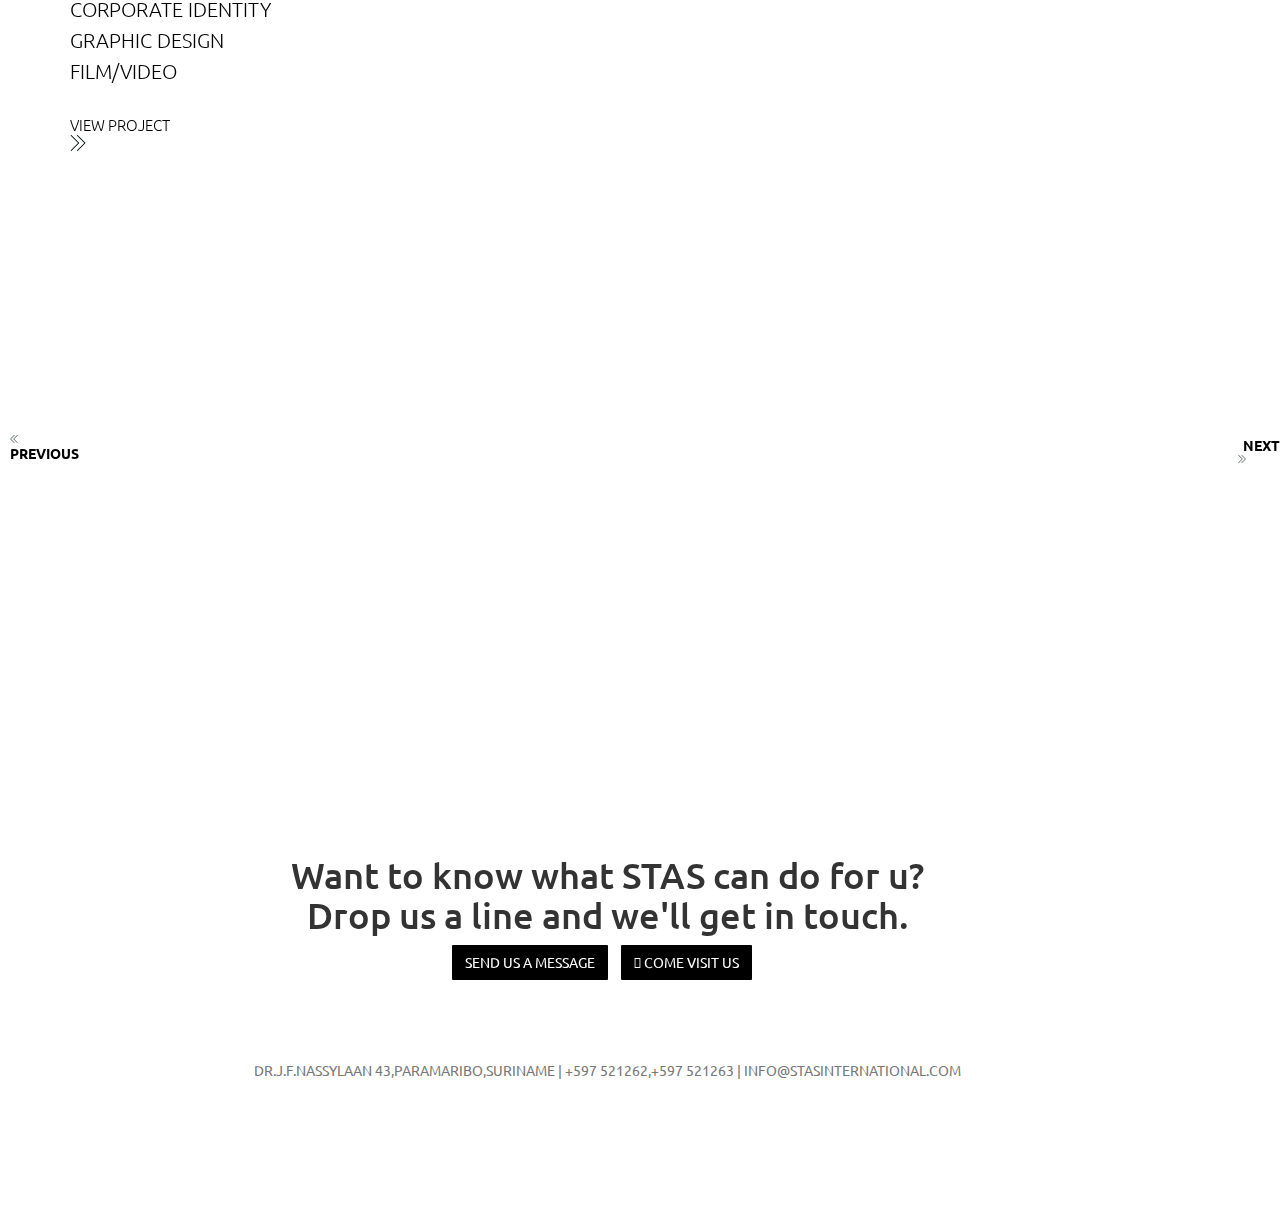
==== commit 13d982fd: "portolio hover, event foto hover, video zoom toegevoegd" ====
--- a/index.html
+++ b/index.html
@@ -30,7 +30,9 @@
   
 
   </head>
-<div class="vl"  onclick="openArt()"></div>
+<div class="vl"  onclick="openArt()">
+  <p>FEATURED ARTIST: KATHLEEN HOGENBOOM</p>
+</div>
   <section id="artist">
   <div id="mySidenav" class="sidenav">
   <div class="container-fluid-no-pad">
@@ -133,8 +135,9 @@
 
     
         </div>
-    
+       
     </section>
+
    <section id="about">
 
   <div class="container">
--- a/css/style.css
+++ b/css/style.css
@@ -983,6 +983,7 @@
 	overflow: hidden;
 	position: absolute;
 	z-index: 97;
+	color:black;
 	background-color: white;
 }
 .menu-box p {
@@ -1102,6 +1103,9 @@
 /*margin-top:30px;*/
 margin: 115px -85px 0px -85px !important;
   }
+ .linker {
+ 	margin-top: 100px;
+ }
    
 
     
@@ -1119,9 +1123,29 @@
   right: 0;
   height: 100%;
   width: 100%;
-  opacity: 1;
+  opacity: 0.6;
   transition: .5s ease;
   background-color: #030303;
+  color: white;
+}
+/*portfolio pagina imag hover*/
+.imager:hover .overlay2 {
+  opacity: 0.0;
+}
+.port-title{
+	text-align: center;
+	color: white;
+	margin-top:40%;
+	font-size:50px;
+	font-weight:bold;
+
+}
+.port-cat{
+text-align: center;
+color: white;
+font-size: 20px;
+font-weight:bold;
+top: 0px;
 }
 .slider-nav{
 	margin-top:200px;
@@ -1137,3 +1161,4 @@
 	height: 100%;
 	
 }
+
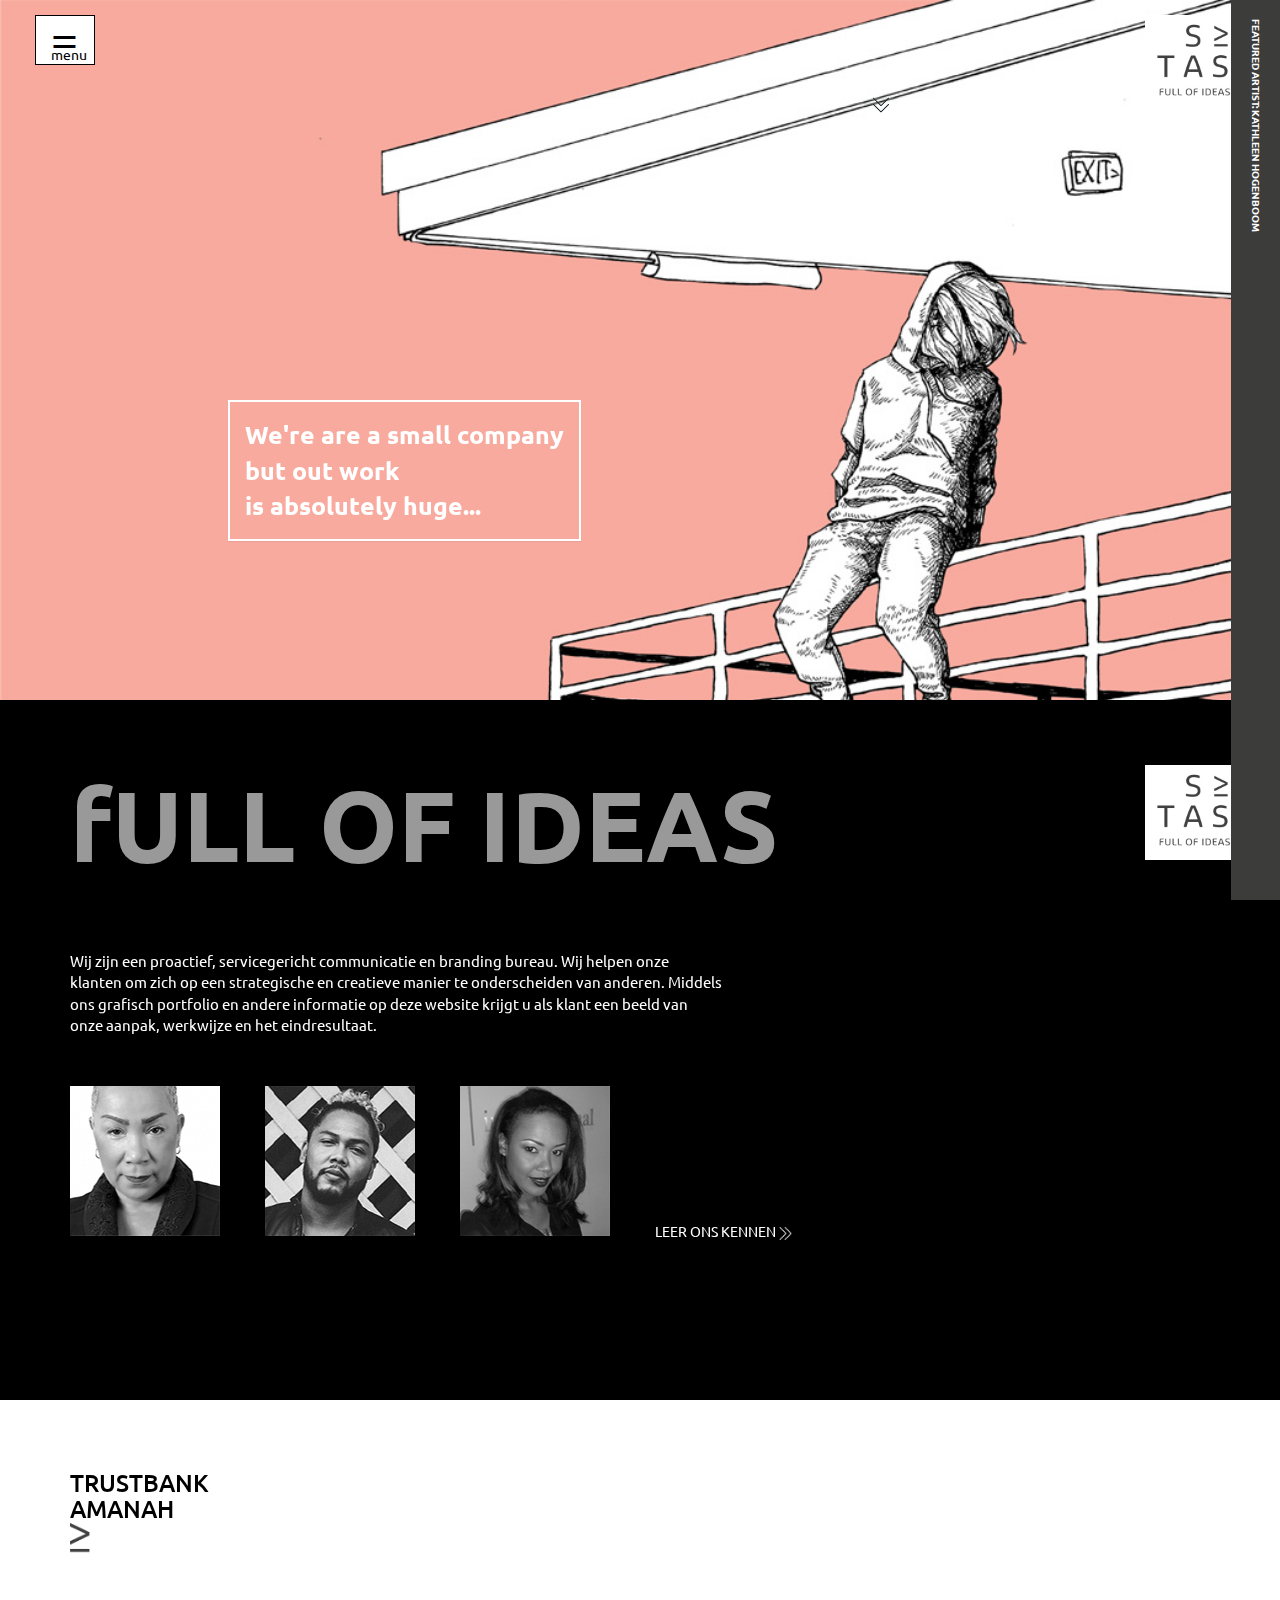
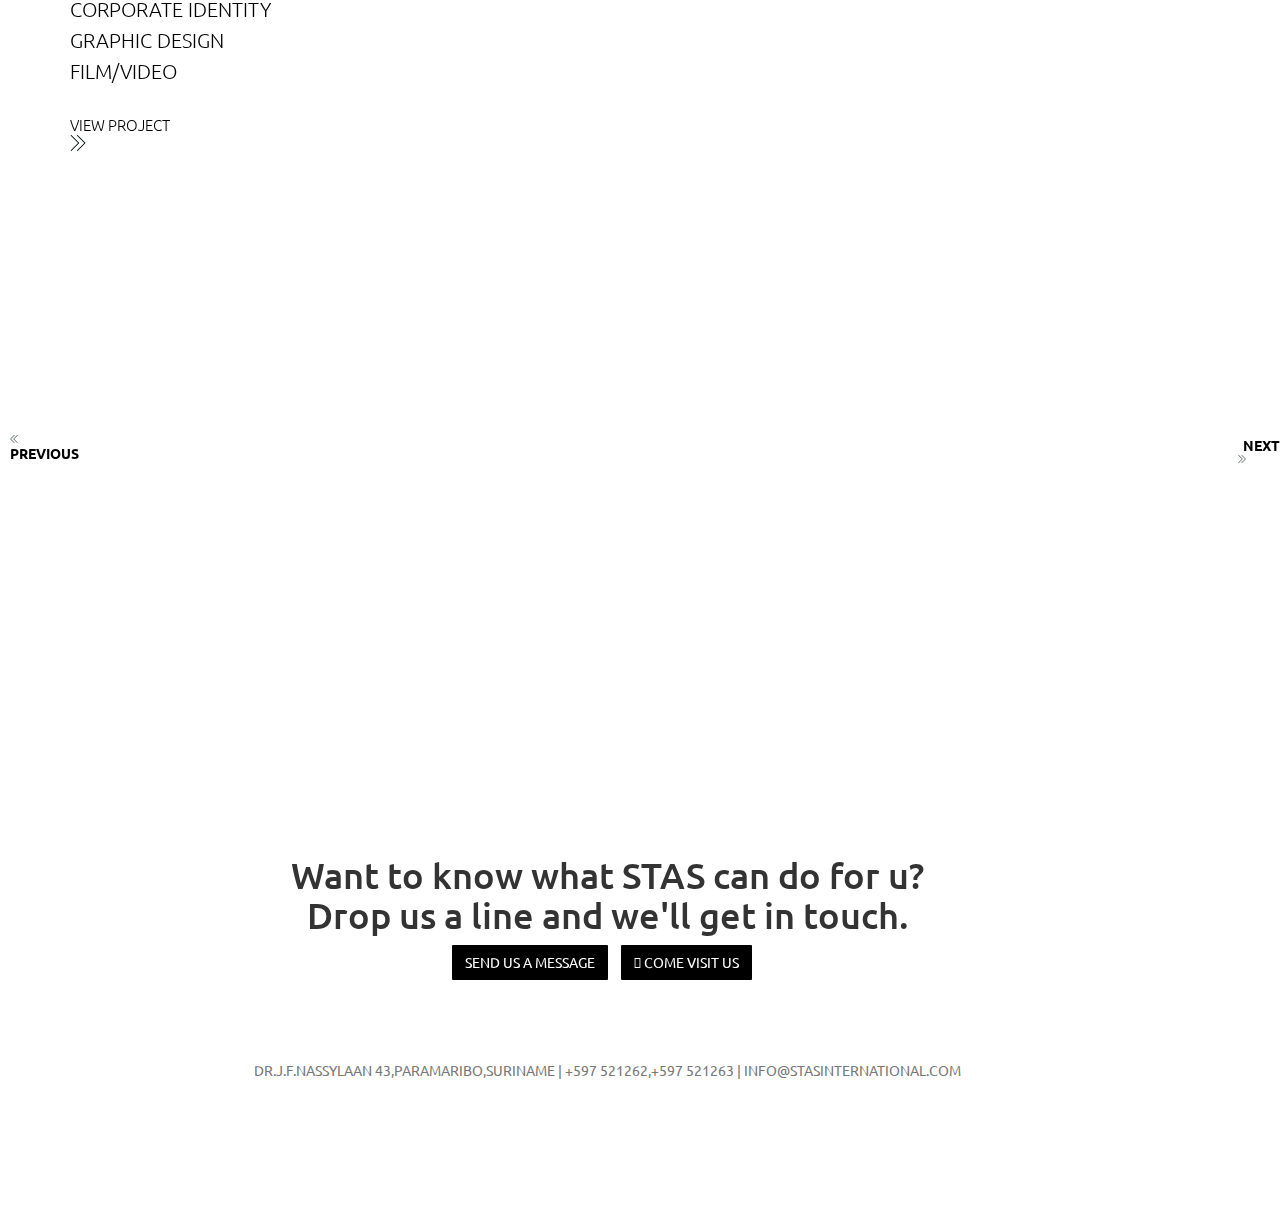
==== commit 124fad65: "slider portfolio detail done" ====
--- a/index.html
+++ b/index.html
@@ -38,7 +38,7 @@
   <div class="container-fluid-no-pad">
     <div class="row no-pad">
     
-<div class="col-md-1 col-sm-3 col-xs-3">
+<div class="col-md-1 col-sm-12 col-xs-12">
     
 
 <div class="slider-nav">
@@ -55,7 +55,7 @@
 </div>
 </div>
 
-<div class="col-md-9 col-sm-9 col-xs-9">
+<div class="col-md-9 col-sm-12 col-xs-12">
 <div class="slider-for no-pad">
   
     <img src="http://www.planwallpaper.com/static/images/kartandtinki1_photo-wallpapers_02.jpg" alt="image"  />
@@ -131,11 +131,22 @@
   <div class="panel-body panel-stas-body hvr-wobble-horizontal">  We're are a small company <br> but out work <br> is absolutely huge... </div>
               </div>
         </div>
+        <div class="row">
+        <div class="col-md-4 col-md-offset-2">
+           <div class="scroll-down">
+                
+              <a class="ct-btn-scroll ct-js-btn-scroll scroll-a hvr-sink" href="#about"></a>
+              <p class="leer-ons-kennen">scroll down</p>  
+            </div>
+     </div>
+   </div>
        </div>
 
     
         </div>
-       
+ 
+                
+           
     </section>
 
    <section id="about">
--- a/css/animated-scroll-anchor.css
+++ b/css/animated-scroll-anchor.css
@@ -55,7 +55,7 @@
   color: #f59331;
 }
 .ct-btn-scroll {
-  background: url('img/down-arrow.png') no-repeat;
+  background: url('../img/down-arrow.png') no-repeat;
   width: 100%;
   height: 100%;
   max-width: 60px;
--- a/css/style.css
+++ b/css/style.css
@@ -31,15 +31,29 @@
     text-decoration: none;
     font-family: "Ubuntu";
     font-weight: bold;
-    /* font-size: 25px; */
+    font-size: 25px; 
     color: #fff;
     border-radius: 0px;
     position: absolute;
     background: transparent;
     margin-top: 400px;
-    font-size:33px;
+    /*font-size:33px;*/
 
   	}
+ /* 	.ct-btn-scroll {
+  width: 49px;
+  height: 49px;
+  position: absolute;
+  z-index: 99;
+  border-radius: 50%;
+  -webkit-transition: background-color 0.25s ease-in-out;
+  transition: background-color 0.25s ease-in-out;
+}
+.scroll-a{
+
+    -webkit-filter: invert(100%);
+}*/
+
 
 
 .full-of-ideas{
@@ -1161,4 +1175,7 @@
 	height: 100%;
 	
 }
-
+.slider-limit{
+	max-height: 200px;
+}
+
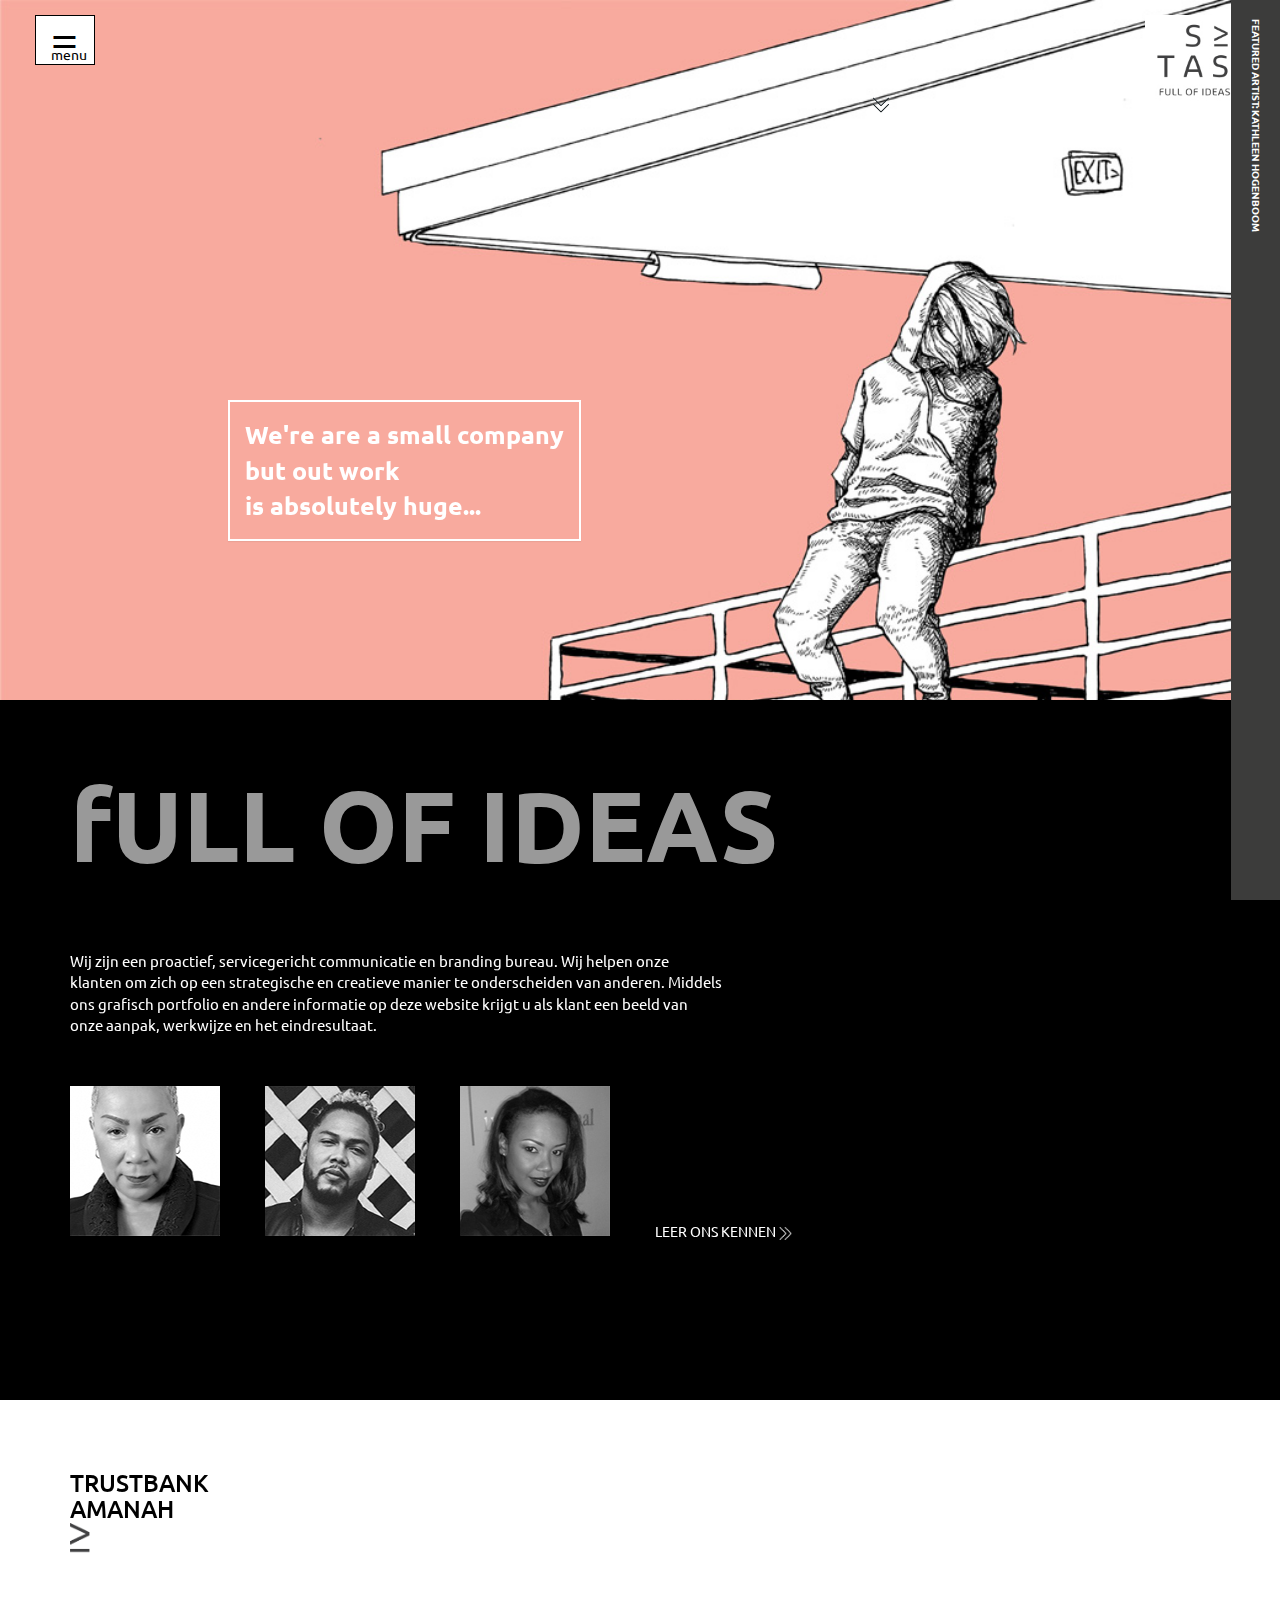
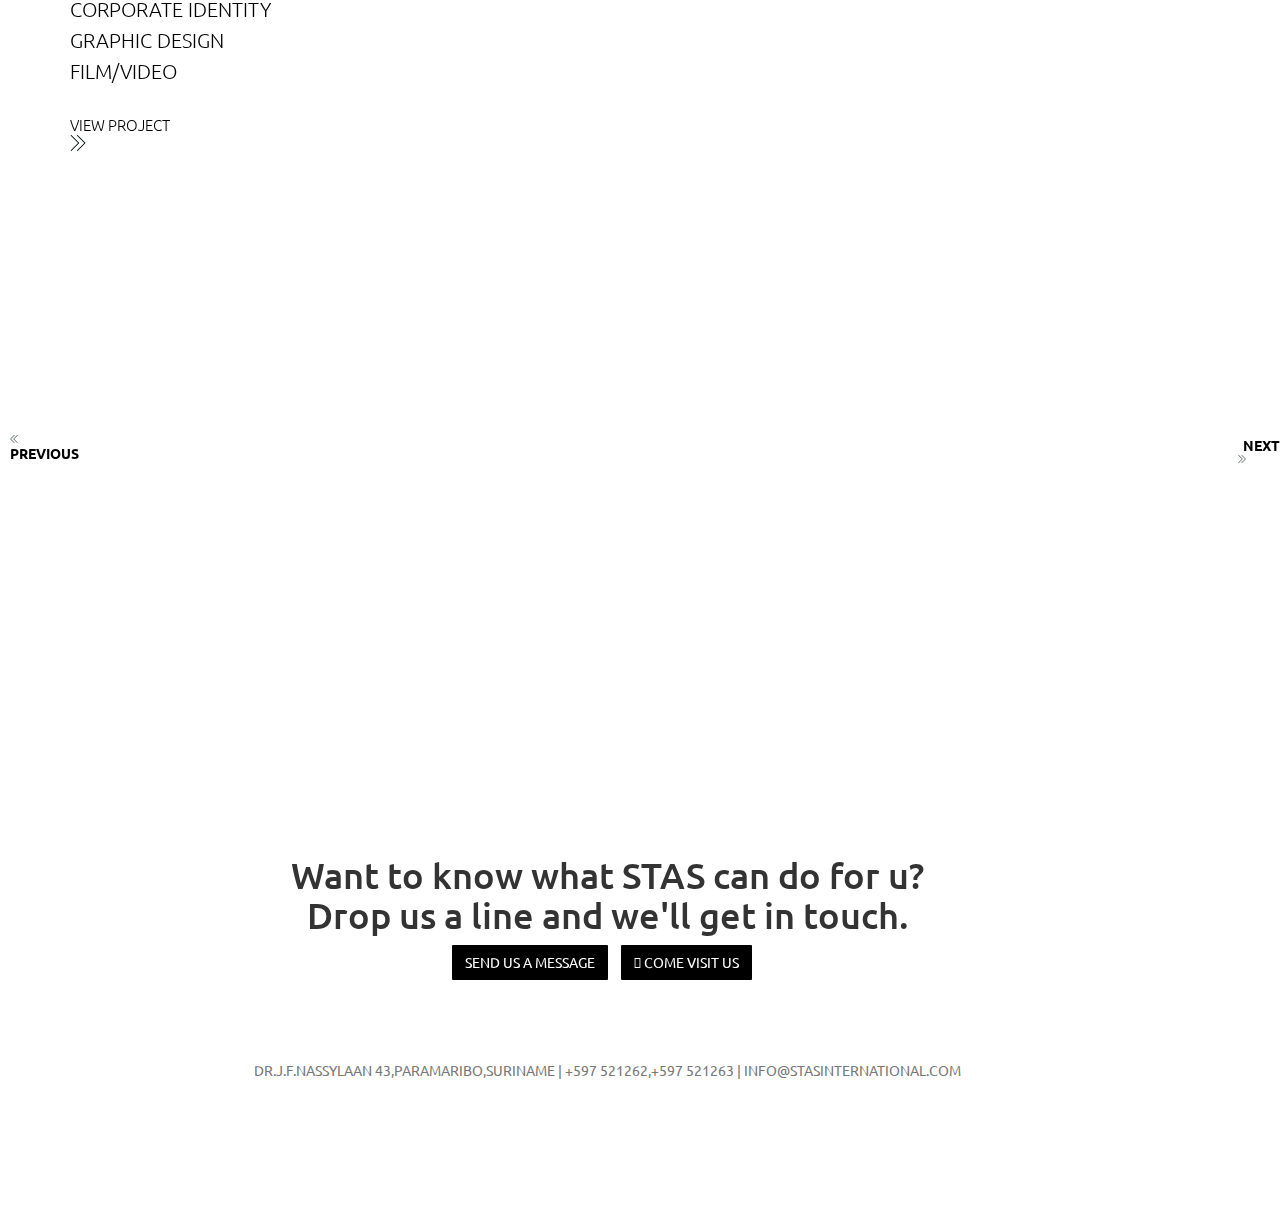
==== commit 88a82cad: "vl index geregeld, is nu boven alles" ====
--- a/index.html
+++ b/index.html
@@ -151,17 +151,6 @@
 
    <section id="about">
 
-  <div class="container">
-<div class="row">
-<div class="col-md-1 menu-box">
-<span style="font-size:30px;cursor:pointer" onclick="openNav()"> &#9868;</span>
-<p>menu</p>
-</div>
-</div>
-</div>
-<div class="tagline">
-<img src="img/stasTagLine.jpg">
-</div>
      <div class="container">
       <div class="row">
         <div class="col-md-12">
--- a/css/style.css
+++ b/css/style.css
@@ -13,7 +13,7 @@
   padding: 0 5%;
   clear: both;
  }
-#over_map { position: absolute; top: 55px; z-index: 99; }
+#over_map { position: absolute; top: 55px; z-index: 29; }
 .navbar-default{
 	background: #fff;
 	border:0;
@@ -1178,4 +1178,18 @@
 .slider-limit{
 	max-height: 200px;
 }
-
+.video-wrapper {
+  position: relative;
+  padding-bottom: 56.25%; /* 16:9 */
+  padding-top: 25px;
+  height: 0;
+}
+
+.video-wrapper iframe{
+  position: absolute;
+  top: 0;
+  left: 0;
+  width: 100%;
+  height: 100%;
+}
+
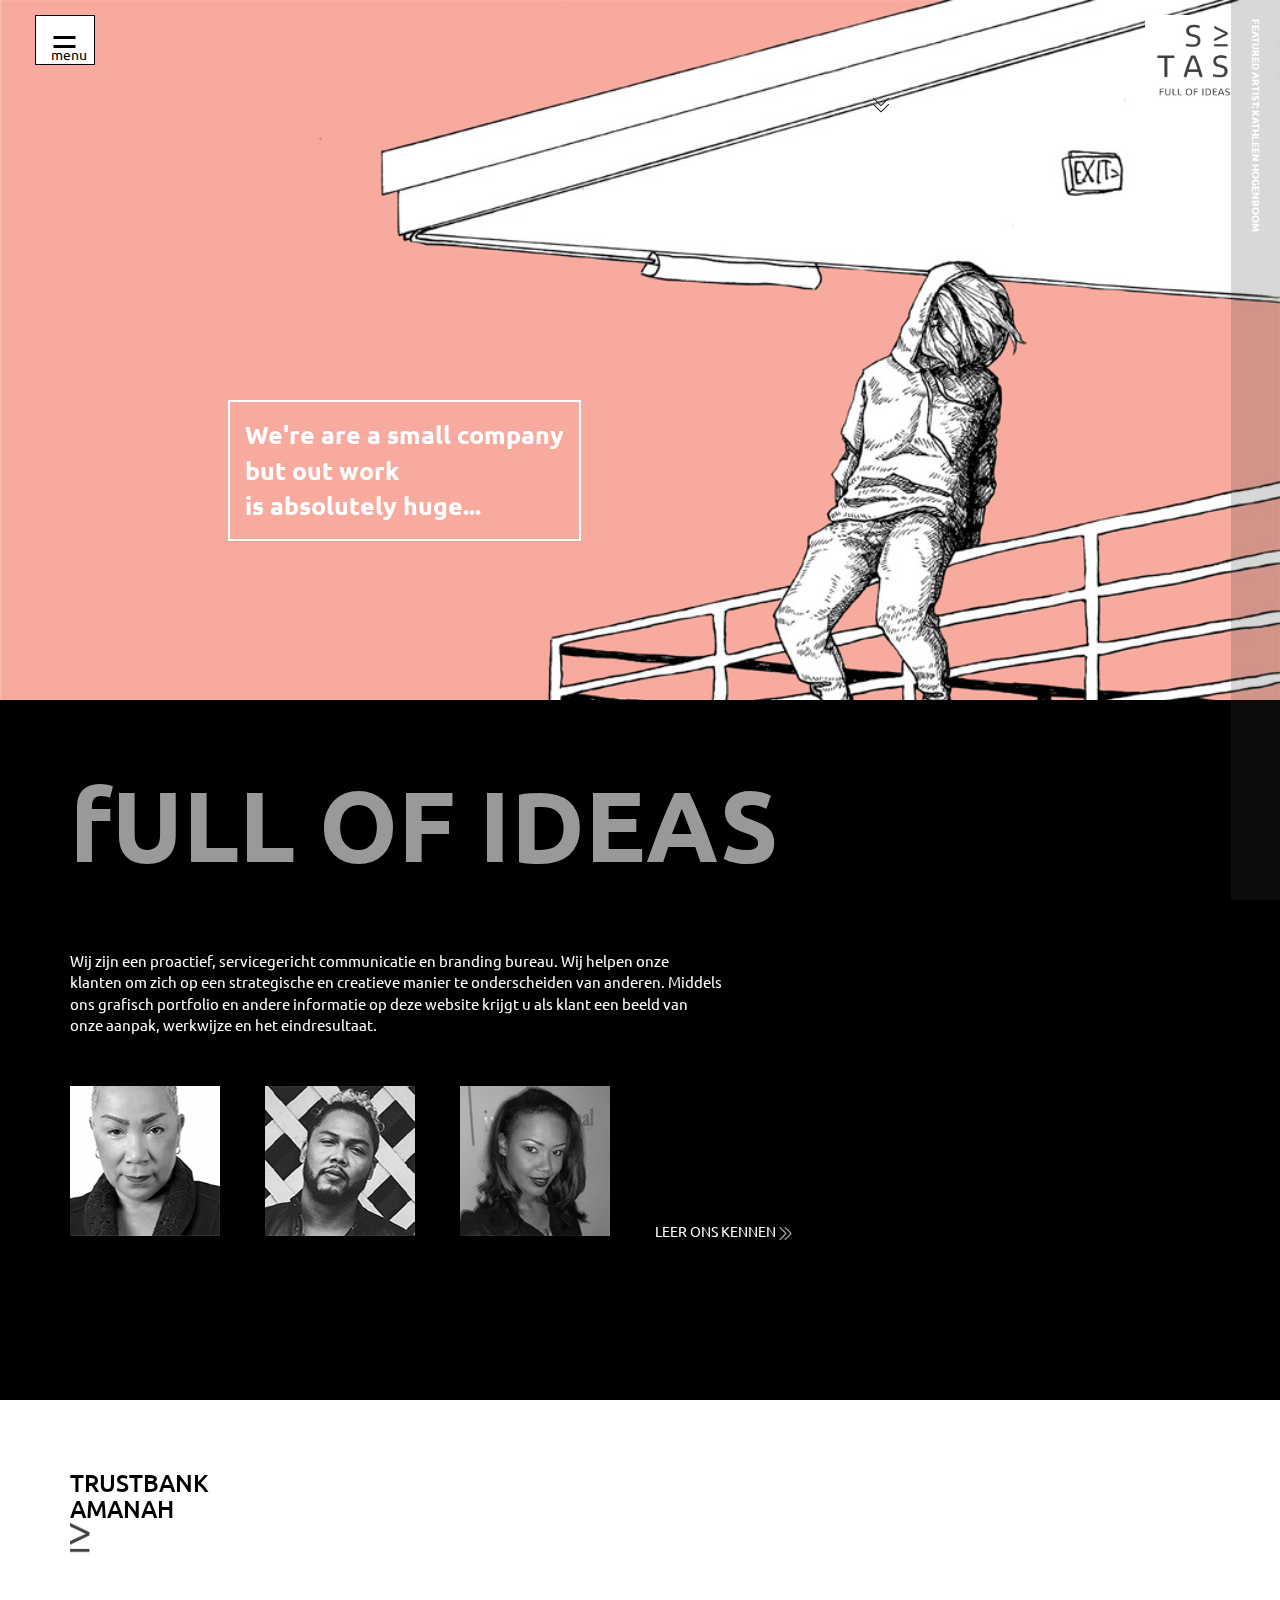
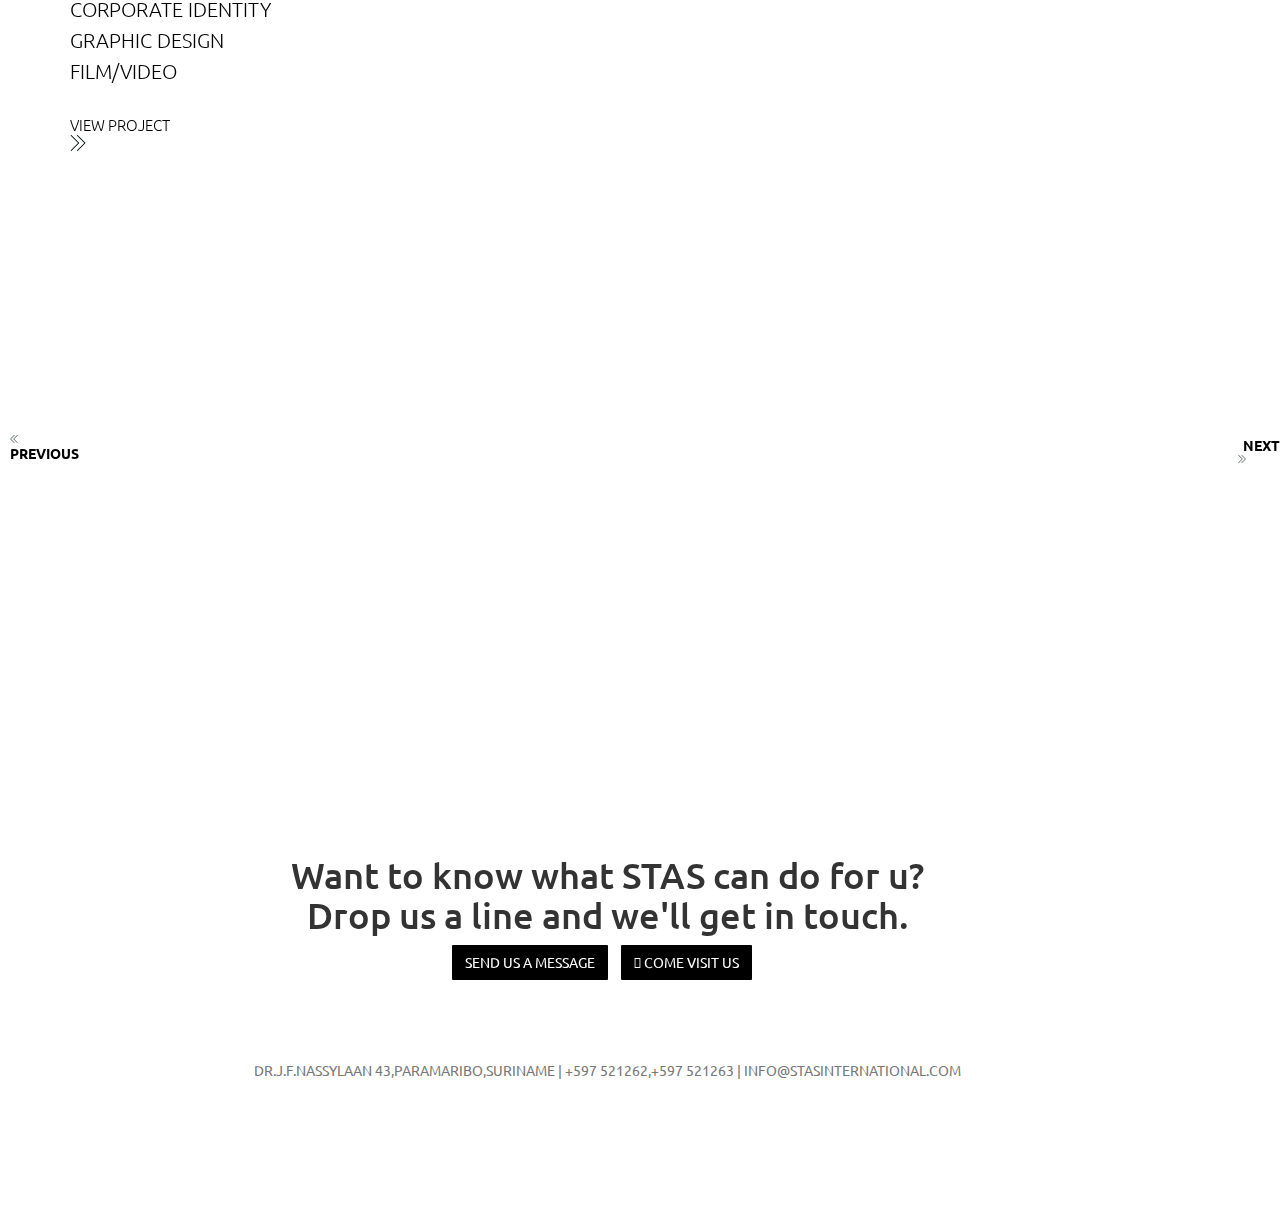
==== commit ae80c7af: "jean heeft geholpen opactity hhover open" ====
--- a/index.html
+++ b/index.html
@@ -30,7 +30,7 @@
   
 
   </head>
-<div class="vl"  onclick="openArt()">
+<div class="vl" id="vl" onclick="openArt()">
   <p>FEATURED ARTIST: KATHLEEN HOGENBOOM</p>
 </div>
   <section id="artist">
--- a/css/style.css
+++ b/css/style.css
@@ -1072,6 +1072,7 @@
 color: white;
 text-align: left;
 font-size: 12px;
+z-index: 5000;
 }
 .artist img{
 padding-top:45px;
@@ -1107,7 +1108,11 @@
     z-index: 30;
     color: white;
     background-color: #3c3c3b;
+    opacity: 0.2;
     /*width:35px;*/
+}
+.vl:hover{
+	opacity: 1.0;
 }
 
   .vl p{
@@ -1125,7 +1130,7 @@
     
   
     
-}
+
 .white{
 	color: white;
 }
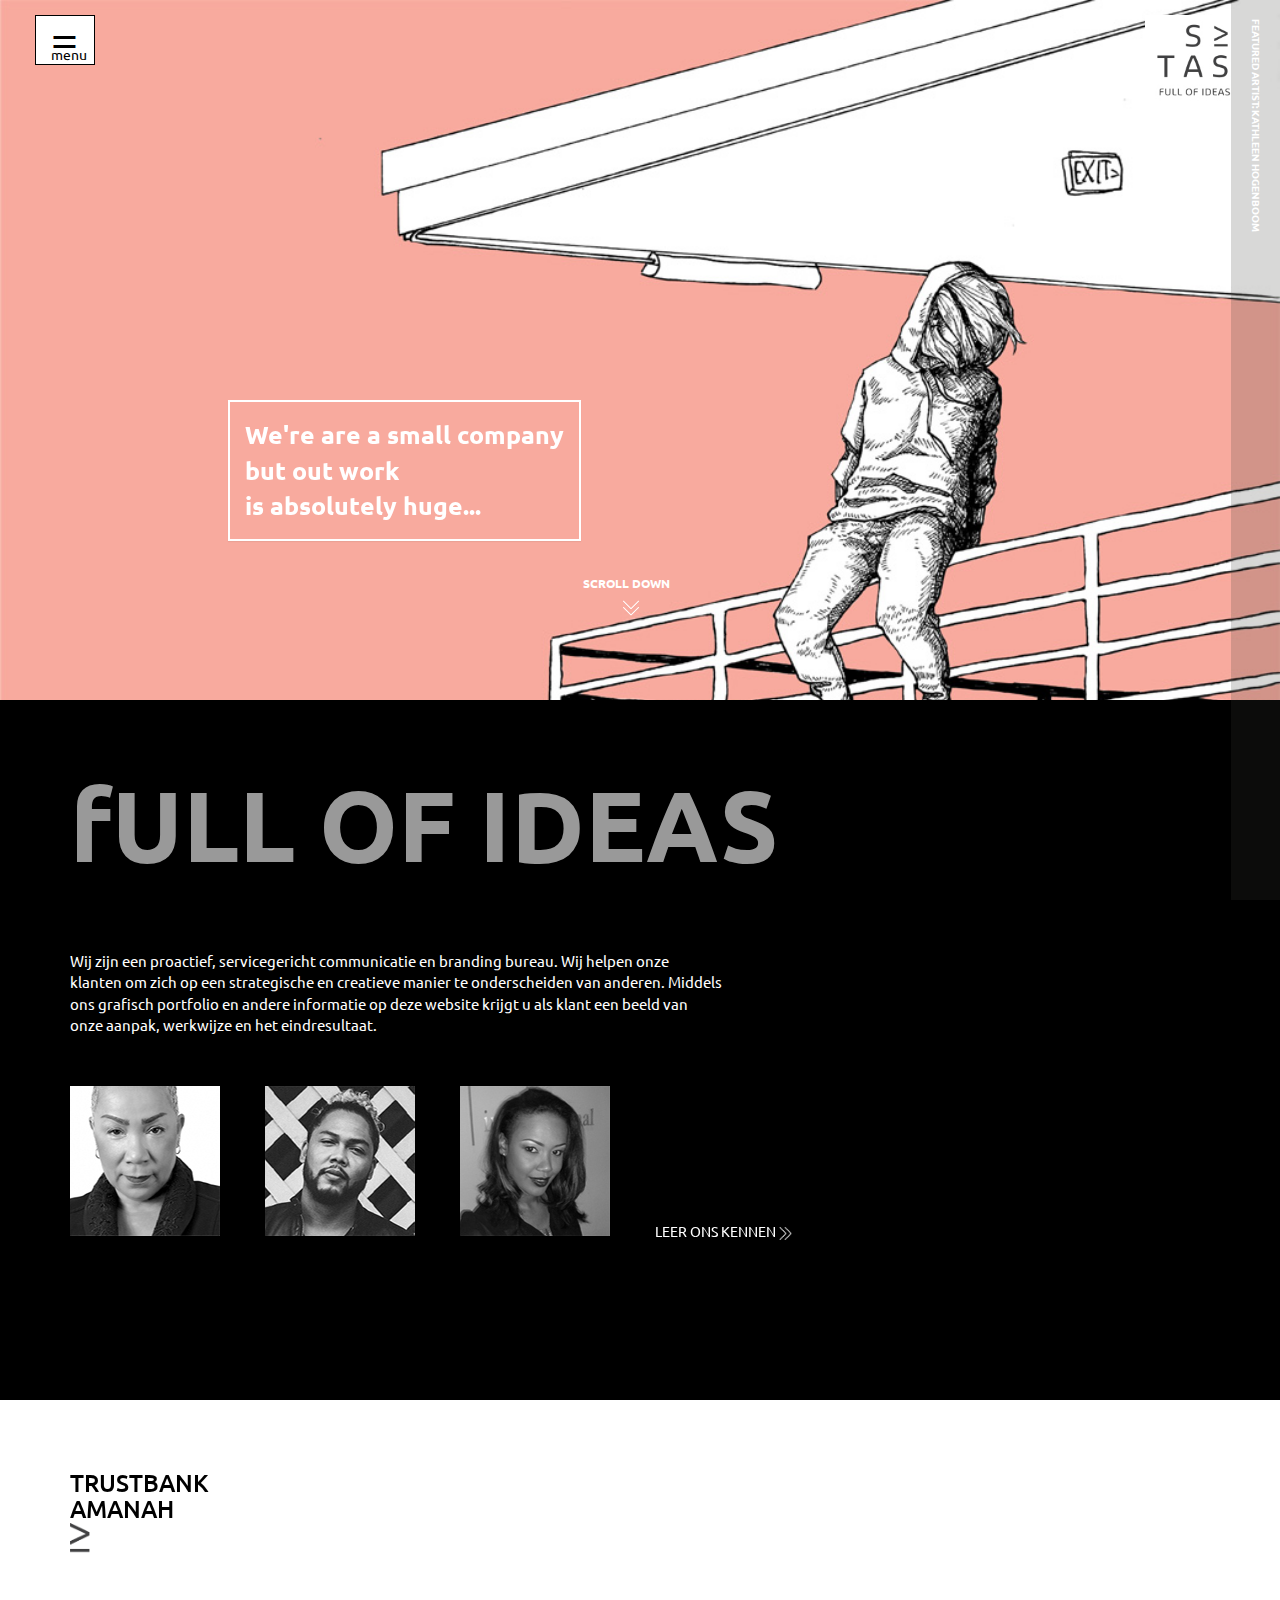
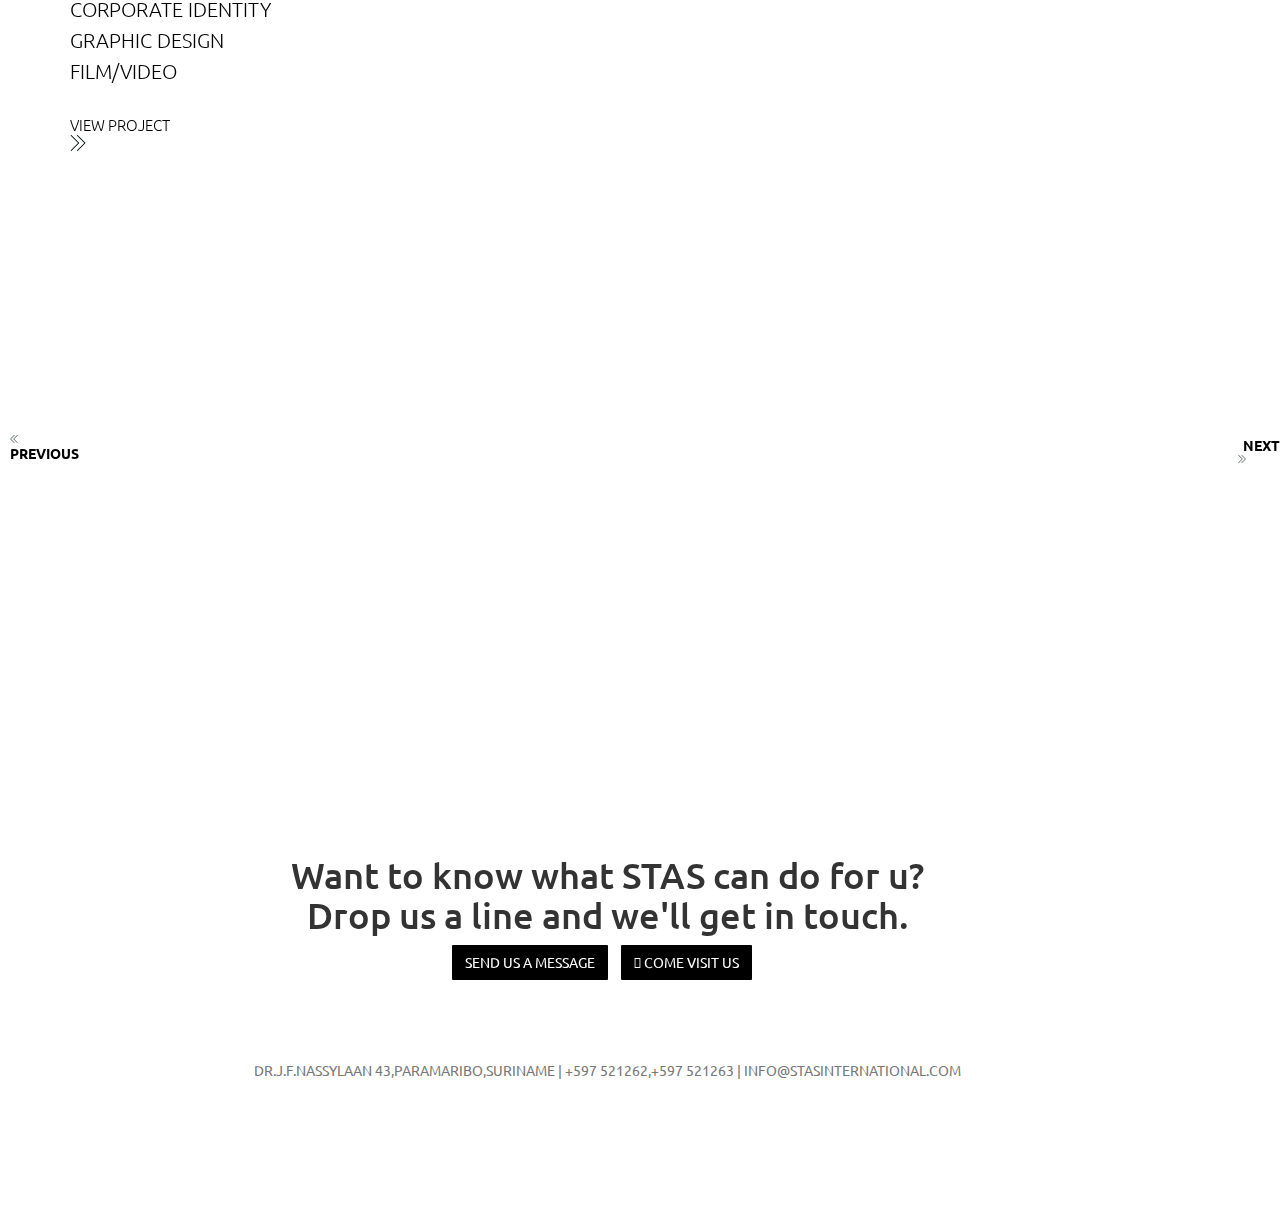
==== commit c5bcdc7b: "scroll down home page toegrevoegd" ====
--- a/index.html
+++ b/index.html
@@ -135,8 +135,8 @@
         <div class="col-md-4 col-md-offset-2">
            <div class="scroll-down">
                 
-              <a class="ct-btn-scroll ct-js-btn-scroll scroll-a hvr-sink" href="#about"></a>
-              <p class="leer-ons-kennen">scroll down</p>  
+              <a class="ct-btn-scroll ct-js-btn-scroll scroll-a hvr-sink whitener" href="#about"></a>
+              <p>SCROLL DOWN</p>  
             </div>
      </div>
    </div>
--- a/css/animated-scroll-anchor.css
+++ b/css/animated-scroll-anchor.css
@@ -23,7 +23,7 @@
 }
 .image-hero .image-hero-content {
   position: absolute;
-  top: 25%;
+  /*top: 25%;*/
   text-align: center;
   left: 0;
   right: 0;
@@ -34,7 +34,7 @@
   font-weight: 600;
   letter-spacing: -1px;
   font-size: 4.20873em;
-  margin-bottom: 0.1em;
+  /*margin-bottom: 0.1em;*/
   line-height: 8rem;
   color: #fff;
 }
@@ -46,13 +46,16 @@
 }
 .ct-btn-scroll {
   position: absolute;
-  bottom: 5%;
-  color: #fff;
+  /*bottom: 5%;*/
+  color: white !important;
   font-size: 48px;
   transition: all 0.3s ease-in-out;
+  margin-top: 600px;
+    margin-left: -250px;
 }
+
 .ct-btn-scroll:focus, .ct-btn-scroll:hover {
-  color: #f59331;
+  color: white !important;
 }
 .ct-btn-scroll {
   background: url('../img/down-arrow.png') no-repeat;
@@ -61,14 +64,27 @@
   max-width: 60px;
   max-height: 60px;
 }
-#scrollDown {
+.scroll-down p{
+font-weight: bolder;
+font-size:12px;
+margin-left: -290px;
+padding-top: 575px;
+}
+
+
+/*#scrollDown {
   padding: 100px 0;  
-}
-#scrollDown p {
+}*/
+/*#scrollDown p {
   padding: 25px 0;
-}
+}*/
 @media screen and (max-width: 768px) {
   .image-hero .image-hero-content p {
 	display: none;
   }	
+}
+.whitener{
+  filter: brightness(0) invert(1);
+  font-weight:bold;
+
 }--- a/css/style.css
+++ b/css/style.css
@@ -1067,12 +1067,13 @@
 #trigger{
 	padding-top:200px;
 }
+
 .artist{
 background-color: #999999;
 color: white;
 text-align: left;
 font-size: 12px;
-z-index: 5000;
+/*z-index: 5000;*/
 }
 .artist img{
 padding-top:45px;
@@ -1105,7 +1106,7 @@
     top: 0;
     color: #3c3c3b;
     position: fixed;
-    z-index: 30;
+    z-index: 3000;
     color: white;
     background-color: #3c3c3b;
     opacity: 0.2;
@@ -1176,8 +1177,11 @@
 }
 #artist{
 	position: fixed;
-	width:100%;
+	/*width:100%;*/
 	height: 100%;
+	z-index: 100;
+	transition: 0.5s;
+	
 	
 }
 .slider-limit{
@@ -1197,4 +1201,3 @@
   width: 100%;
   height: 100%;
 }
-
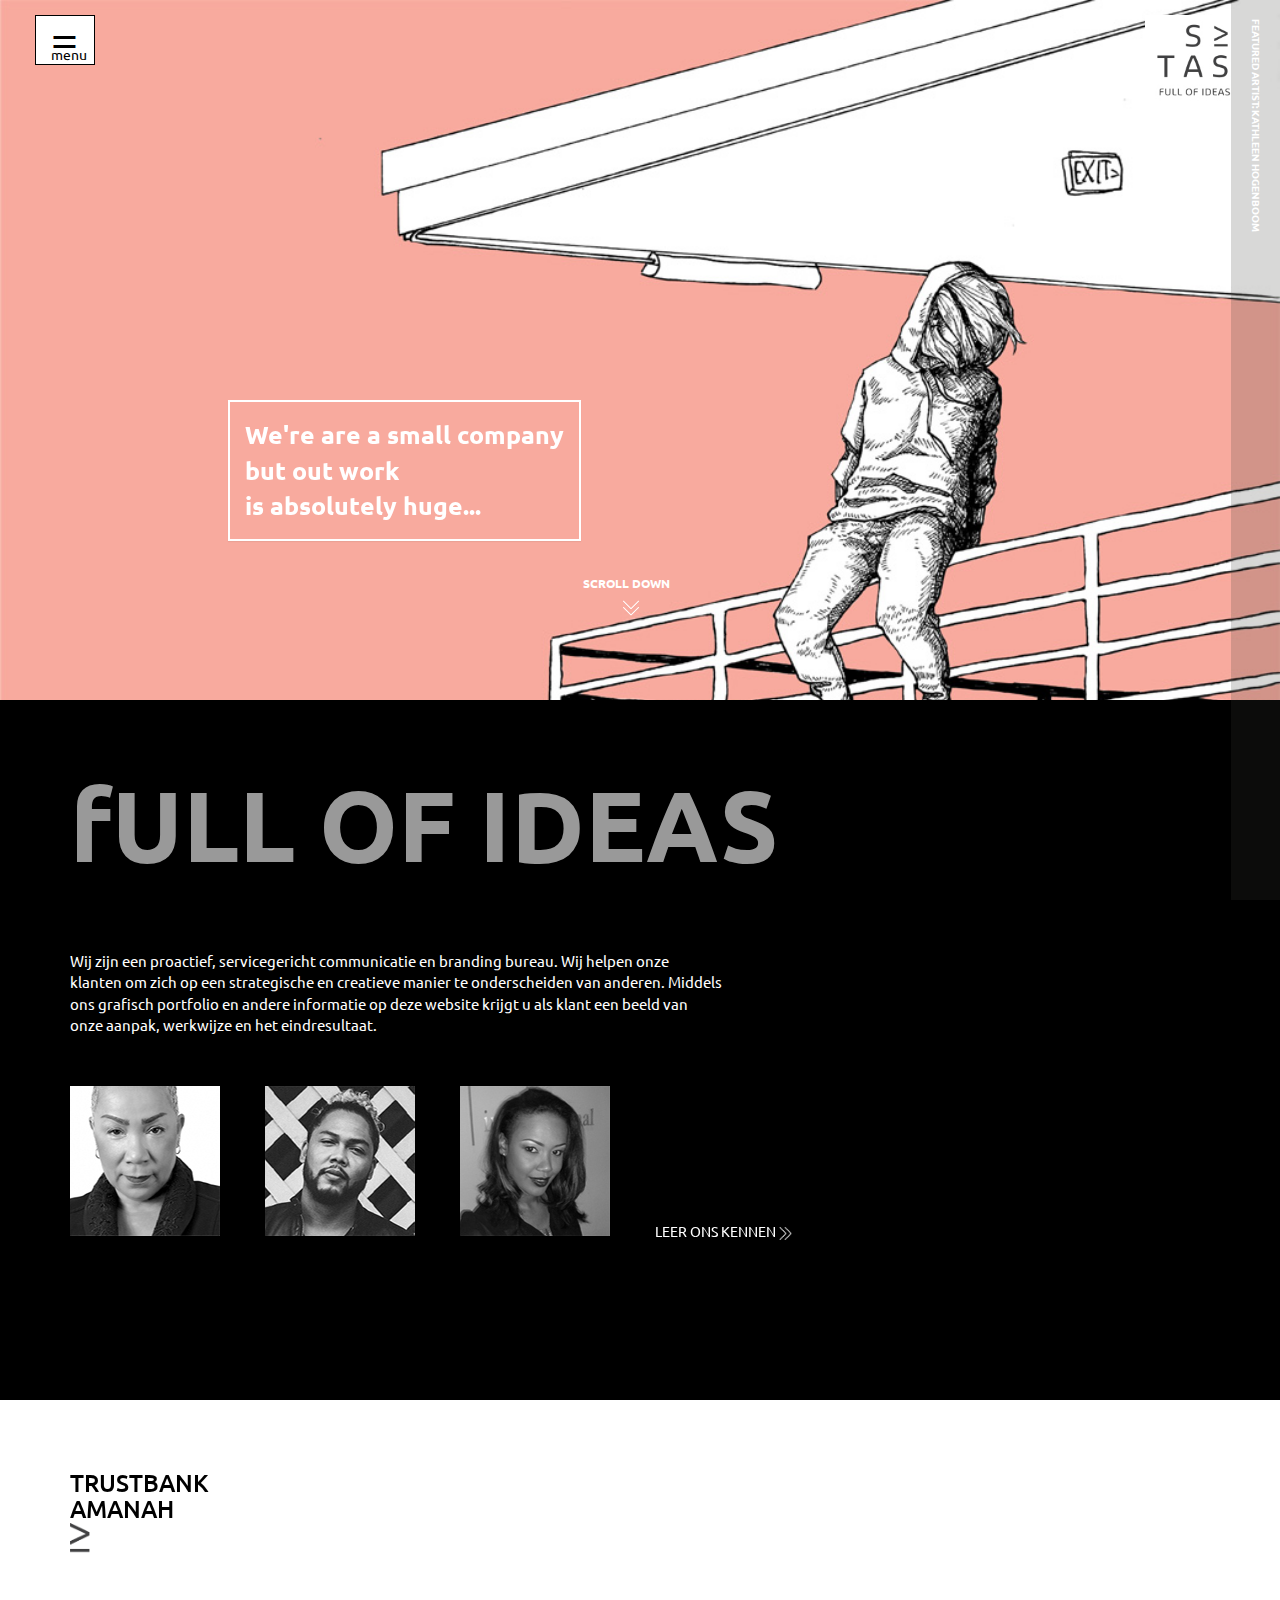
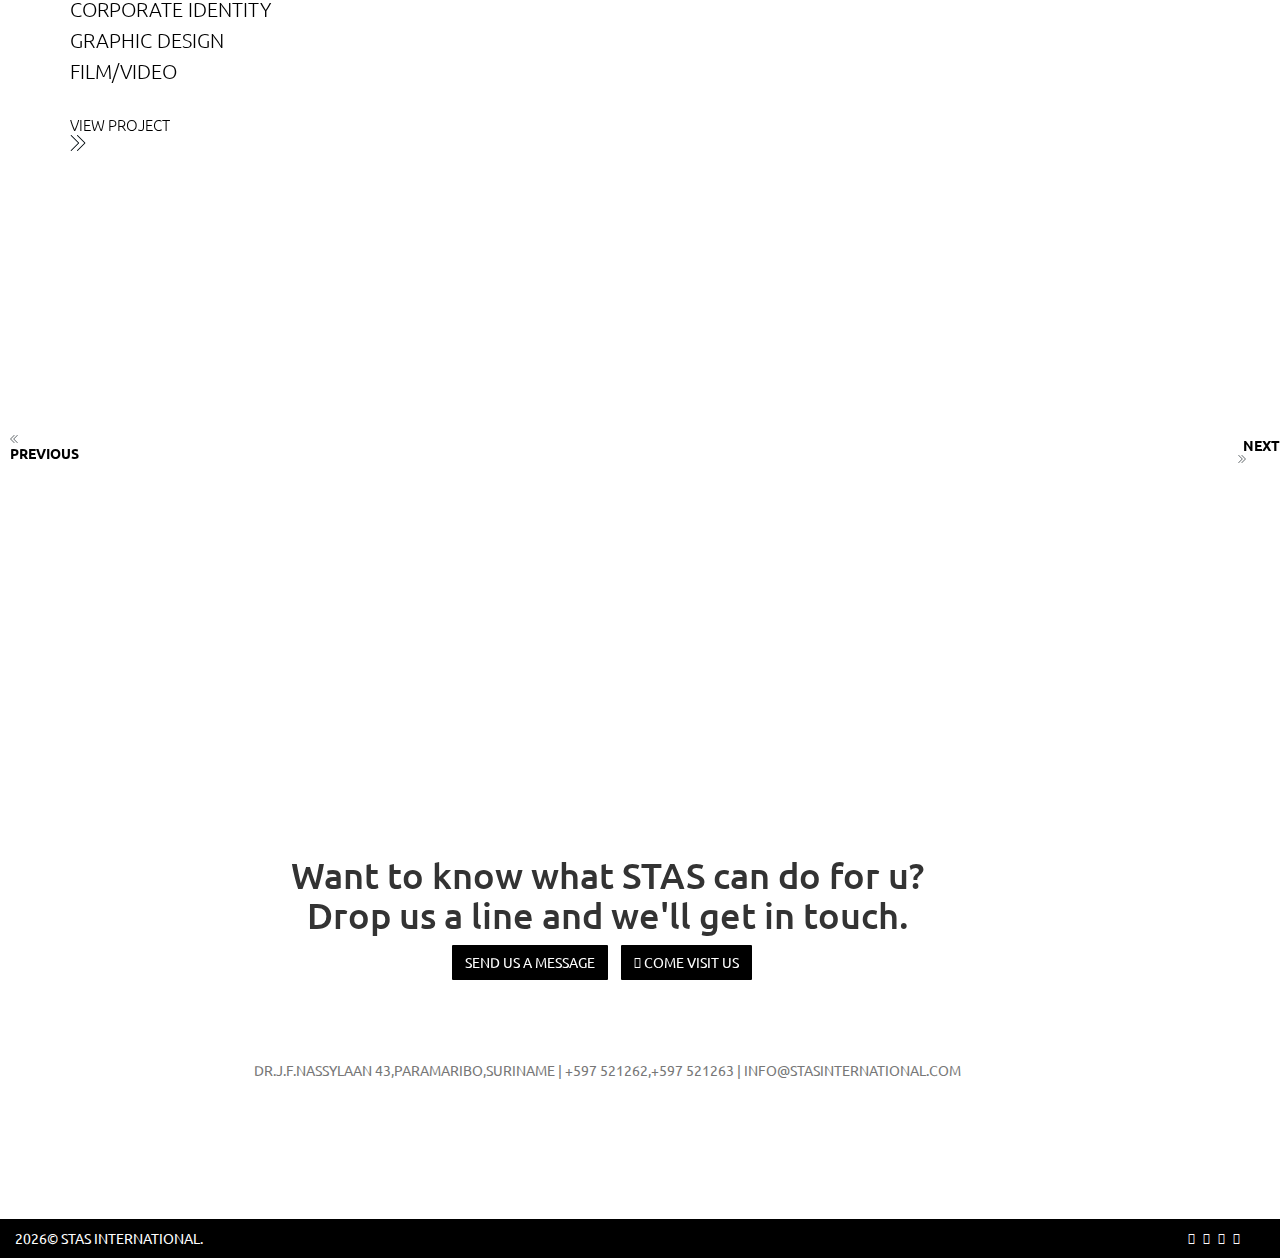
==== commit c3d0cb9f: "cdns slick slider aangepast" ====
--- a/index.html
+++ b/index.html
@@ -1,7 +1,7 @@
 <!DOCTYPE html>
 <html lang="en">
 
-  <head>
+<head>
 
     <meta charset="utf-8">
     <meta name="viewport" content="width=device-width, initial-scale=1, shrink-to-fit=no">
@@ -12,363 +12,387 @@
 
     <!-- Bootstrap core CSS -->
     <link rel="stylesheet" href="https://maxcdn.bootstrapcdn.com/bootstrap/3.3.7/css/bootstrap.min.css">
-    <link rel="stylesheet" href="https://cdnjs.cloudflare.com/ajax/libs/hover.css/2.3.1/css/hover-min.css" /> 
-  <link href="//maxcdn.bootstrapcdn.com/font-awesome/4.2.0/css/font-awesome.min.css" rel="stylesheet" media="all">
-
- <script src='https://code.jquery.com/jquery-2.2.4.min.js'></script>
- <script src="js/jquery.fittext.js"></script>
-  <script src="js/jquery.bxslider.min.js"></script>
-  <link href="css/jquery.bxslider.css" rel="stylesheet"/>
-     <link href="css/animated-scroll-anchor.css" rel="stylesheet">
+    <link rel="stylesheet" href="https://cdnjs.cloudflare.com/ajax/libs/hover.css/2.3.1/css/hover-min.css" />
+    <link href="//maxcdn.bootstrapcdn.com/font-awesome/4.2.0/css/font-awesome.min.css" rel="stylesheet" media="all">
+
+    <script src='https://code.jquery.com/jquery-2.2.4.min.js'></script>
+    <script src="scripts/jquery.fitvids.js"></script>
+    <script src="scripts/jquery.fittext.js"></script>
+    <script src="scripts/jquery.bxslider.min.js"></script>
+    <link href="css/jquery.bxslider.css" rel="stylesheet" />
+    <link href="css/animated-scroll-anchor.css" rel="stylesheet">
 
     <link href="https://cdnjs.cloudflare.com/ajax/libs/animate.css/3.5.2/animate.min.css" rel="stylesheet">
     <link rel="stylesheet" href="https://use.fontawesome.com/releases/v5.0.13/css/all.css" integrity="sha384-DNOHZ68U8hZfKXOrtjWvjxusGo9WQnrNx2sqG0tfsghAvtVlRW3tvkXWZh58N9jp" crossorigin="anonymous">
-     <link rel="stylesheet" type="text/css" href="//cdn.jsdelivr.net/npm/slick-carousel@1.8.1/slick/slick.css"/>
-       <!-- Custom styles for this template -->
+    <link rel="stylesheet" type="text/css" href="https://cdnjs.cloudflare.com/ajax/libs/slick-carousel/1.8.1/slick.min.css" />
+    <!-- Custom styles for this template -->
     <link rel="stylesheet" type="text/css" href="css/hover-min.css">
     <link href="css/style.css" rel="stylesheet">
-  
-
-  </head>
+
+</head>
 <div class="vl" id="vl" onclick="openArt()">
-  <p>FEATURED ARTIST: KATHLEEN HOGENBOOM</p>
+    <p>FEATURED ARTIST: KATHLEEN HOGENBOOM</p>
 </div>
-  <section id="artist">
-  <div id="mySidenav" class="sidenav">
-  <div class="container-fluid-no-pad">
-    <div class="row no-pad">
-    
-<div class="col-md-1 col-sm-12 col-xs-12">
-    
-
-<div class="slider-nav">
-  
-    <img src="http://www.planwallpaper.com/static/images/kartandtinki1_photo-wallpapers_02.jpg" alt="image" class="img-responsive" />
-
-
-    <img src="http://www.intrawallpaper.com/static/images/awesome-rain-wallpaper_0_PB7IVa9.jpg" alt="image" class="img-responsive" />
-
-
-    <img src="http://files.vladstudio.com/joy/where_tahrs_live/wall/vladstudio_where_tahrs_live_800x600_signed.jpg" alt="image" class="img-responsive" />
-
-
-</div>
-</div>
-
-<div class="col-md-9 col-sm-12 col-xs-12">
-<div class="slider-for no-pad">
-  
-    <img src="http://www.planwallpaper.com/static/images/kartandtinki1_photo-wallpapers_02.jpg" alt="image"  />
-
-  
-    <img src="http://www.intrawallpaper.com/static/images/awesome-rain-wallpaper_0_PB7IVa9.jpg" alt="image" />
-
-  
-
-  
-    <img src="http://files.vladstudio.com/joy/where_tahrs_live/wall/vladstudio_where_tahrs_live_800x600_signed.jpg" alt="image" />
-
-  
-  
-
-</div>
-</div>
-
-        
-               
-                
-<div class="col-md-2 col-sm-12 col-xs-12 artist">
-  <img src="img/artist.jpg" class="img-fluid" alt="artist">
-  
-  <p class="about-artist">ABOUT THE ARTIST</p>
-
-  <p>Kathleen Hogenboom grew up in the former Dutch Caribbean island of Curacao since from the age of 9. At 17 she moved back to The Netherlands to pursue her study in illustration at the academy of art St. Joost in 's Hertogenbosch.  The experience Kathleen gained living in a multicultural society is something that continues to influence her work. 
- <br> <br> Visit Kathleens website to see  more of her work
-  <a class="left-align" href="http://www.kathleenhogenboom.com" target="_blank">kathleenhogenboom.com</a>
-</div>
-  <a href="javascript:void(0)" class="closebtn" onclick="closeArt()">&times;</a>
-</div>
-</div>
-</div>
-</section>
-  <div id="myNav" class="overlay-menu">
-  <a href="javascript:void(0)" class="closebtn" onclick="closeNav()">&times;</a>
-  <p>close</p>
-  <div class="overlay-content">
-    <a href="about.html">about STAS</a>
-    <a href="corporate.html">corporate identity</a>
-    <a href="graphic.html">graphic design</a>
-    <a href="film.html">film/video</a>
-    <a href="events.html">events</a>
-    <a href="film.html">film/video</a>
-   <a href="portfolio.html">Portfolio</a>
-    <a href="index#contact">contact</a>
-    <br>
-    <i class="fas fa-envelope-square fa-2x social-space"></i>
-    <i class="fas fa-phone-square fa-2x social-space"></i>
-    <i class="fab fa-facebook-square fa-2x social-space"></i>
-    <i class="fab fa-vimeo-square fa-2x social-space"></i>
-  </div>
+<section id="artist">
+    <div id="mySidenav" class="sidenav">
+        <div class="container-fluid-no-pad">
+            <div class="row no-pad">
+
+                <div class="col-md-1 col-sm-12 col-xs-12">
+
+
+                    <div class="slider-nav">
+
+                        <img src="http://www.planwallpaper.com/static/images/kartandtinki1_photo-wallpapers_02.jpg" alt="image" class="img-responsive" />
+
+
+                        <img src="http://www.intrawallpaper.com/static/images/awesome-rain-wallpaper_0_PB7IVa9.jpg" alt="image" class="img-responsive" />
+
+
+                        <img src="http://files.vladstudio.com/joy/where_tahrs_live/wall/vladstudio_where_tahrs_live_800x600_signed.jpg" alt="image" class="img-responsive" />
+
+
+                    </div>
+                </div>
+
+                <div class="col-md-9 col-sm-12 col-xs-12">
+                    <div class="slider-for no-pad">
+
+                        <img src="http://www.planwallpaper.com/static/images/kartandtinki1_photo-wallpapers_02.jpg" alt="image" />
+
+
+                        <img src="http://www.intrawallpaper.com/static/images/awesome-rain-wallpaper_0_PB7IVa9.jpg" alt="image" />
+
+
+
+
+                        <img src="http://files.vladstudio.com/joy/where_tahrs_live/wall/vladstudio_where_tahrs_live_800x600_signed.jpg" alt="image" />
+
+
+
+
+                    </div>
+                </div>
+
+
+
+
+                <div class="col-md-2 col-sm-12 col-xs-12 artist">
+                    <img src="img/artist.jpg" class="img-fluid" alt="artist">
+
+                    <p class="about-artist">ABOUT THE ARTIST</p>
+
+                    <p>
+                        Kathleen Hogenboom grew up in the former Dutch Caribbean island of Curacao since from the age of 9. At 17 she moved back to The Netherlands to pursue her study in illustration at the academy of art St. Joost in 's Hertogenbosch.  The experience Kathleen gained living in a multicultural society is something that continues to influence her work.
+                        <br> <br> Visit Kathleens website to see  more of her work
+                        <a class="left-align" href="http://www.kathleenhogenboom.com" target="_blank">kathleenhogenboom.com</a>
+                </div>
+                <a href="javascript:void(0)" class="closebtn" onclick="closeArt()">&times;</a>
+            </div>
+        </div>
+    </div>
+</section>
+<div id="myNav" class="overlay-menu">
+    <a href="javascript:void(0)" class="closebtn" onclick="closeNav()">&times;</a>
+    <p>close</p>
+    <div class="overlay-content">
+        <a href="about.html">about STAS</a>
+        <a href="corporate.html">corporate identity</a>
+        <a href="graphic.html">graphic design</a>
+        <a href="film.html">film/video</a>
+        <a href="events.html">events</a>
+        <a href="film.html">film/video</a>
+        <a href="portfolio.html">Portfolio</a>
+        <a href="index#contact">contact</a>
+        <br>
+        <i class="fas fa-envelope-square fa-2x social-space"></i>
+        <i class="fas fa-phone-square fa-2x social-space"></i>
+        <i class="fab fa-facebook-square fa-2x social-space"></i>
+        <i class="fab fa-vimeo-square fa-2x social-space"></i>
+    </div>
 </div>
 <div class="container">
-<div class="row">
-<div class="col-md-1 menu-box">
-<span style="font-size:30px;cursor:pointer" onclick="openNav()"> &#9868;</span>
-<p>menu</p>
-</div>
-</div>
+    <div class="row">
+        <div class="col-md-1 menu-box">
+            <span style="font-size:30px;cursor:pointer" onclick="openNav()"> &#9868;</span>
+            <p>menu</p>
+        </div>
+    </div>
 </div>
 <div class="tagline">
-<img src="img/stasTagLine.jpg">
+    <img src="img/stasTagLine.jpg">
 </div>
 
-    <section id="home">
-      <div class="container-fluid">
-        <div class="row">
-          <div class="col-md-4  col-md-offset-2">
-            
-            <div class="panel panel-default panel-stas">
-  <div class="panel-body panel-stas-body hvr-wobble-horizontal">  We're are a small company <br> but out work <br> is absolutely huge... </div>
-              </div>
-        </div>
-        <div class="row">
-        <div class="col-md-4 col-md-offset-2">
-           <div class="scroll-down">
-                
-              <a class="ct-btn-scroll ct-js-btn-scroll scroll-a hvr-sink whitener" href="#about"></a>
-              <p>SCROLL DOWN</p>  
-            </div>
-     </div>
-   </div>
-       </div>
-
-    
-        </div>
- 
-                
-           
-    </section>
-
-   <section id="about">
-
-     <div class="container">
-      <div class="row">
-        <div class="col-md-12">
-          <h1 class="full-of-ideas">fULL OF IDEAS</h1>
-          <br>
-          <br>
-          <br>
-        </div>
-      </div>
-      <div class="row">
-        <div class="col-md-7">
-          <p class="about-bio">Wij zijn een proactief, servicegericht communicatie en branding bureau. Wij helpen onze klanten om zich op een strategische en creatieve manier te onderscheiden van anderen. Middels ons grafisch portfolio en andere informatie op deze website krijgt u als klant een beeld van onze aanpak, werkwijze en het eindresultaat.</p>
-          <br>
-          <br>
-        </div>
-      </div>
-      <div class="row">
-        <div class="col-sm-2">
-          <img class="img-fluid hvr-bounce-in" src="img/karin.jpg" alt="emp">
-        </div>
-        <div class="col-sm-2">
-          <img class="img-fluid hvr-bounce-in" src="img/kenzo.jpg" alt="emp">
-        </div>
-        <div class="col-sm-2">
-          <img class="img-fluid hvr-bounce-in" src="img/charlene.jpg" alt="emp">
-       </div>
-        <div class="col-sm-2">
-          <div class="leer-ons-kennen hvr-forward">
-          <a href="about.html" class="leer-ons-kennen">LEER ONS KENNEN <img src="img/down-arrow.png" alt="leeronskennen"> </a>
-        </div>
-        </div>
-      </div>
-
-   
-
-        </div>
-     </div>
-     </div>
-   </section>
-   <section id="corporate">
-     <div class="container-fluid">
-      <div class="row">
-
-        <div class="classy">
-  <ul class="bxslider">
-    <li class="one">
-      <div class="container">
-       <div class="row">
-       <div class="col-sm-5 amanah">
-          <h3>TRUSTBANK <br> AMANAH <br> <img class="hvr-wobble-top" src="img/partlogo-01.png" alt="amanah"></h3>
-          
-          
-      
-        <a href="corporate.html" class="hvr-grow">CORPORATE IDENTITY</a>
-        <br>
-        <a href="graphic.html" class="hvr-grow">GRAPHIC DESIGN</a>
-        <br>
-        <a href="film.html" class="hvr-grow">FILM/VIDEO</a>
-       <br>
-       <br>
-        <a href="#" class="hvr-grow view-project">VIEW PROJECT <img class="amanah-pijl" src="img/down-arrow.png" alt="leeronskennen"> </a>
-        </div>
-
-        
-      </div>
-      </div>
-      
-      <li class="two">   
-        <div class="container">
-       <div class="row">
-       <div class="col-sm-5 amanah">
-          <h3>AFOBAKKA <br> RESSORT <br> <img class="hvr-wobble-top" src="img/partlogo-01.png" alt="amanah"></h3>
-          
-          
-      
-        <a href="corporate.html" class="hvr-grow">CORPORATE IDENTITY</a>
-        <br>
-        <a href="graphic.html" class="hvr-grow">GRAPHIC DESIGN</a>
-        <br>
-        <a href="film.html" class="hvr-grow">FILM/VIDEO</a>
-       <br>
-       <br>
-        <a href="#" class="hvr-grow view-project">VIEW PROJECT <img class="amanah-pijl" src="img/down-arrow.png" alt="leeronskennen"> </a>
-        </div>
-
-        
-      </div>
-      </div></li>
-      
-    <li class="three">
-      <div class="container">
-       <div class="row">
-       <div class="col-sm-5 amanah">
-          <h3>TOK<br> <img class="hvr-wobble-top" src="img/partlogo-01.png" alt="amanah"></h3>
-          
-          
-      
-        <a href="corporate.html" class="hvr-grow">CORPORATE IDENTITY</a>
-        <br>
-        <a href="graphic.html" class="hvr-grow">GRAPHIC DESIGN</a>
-        <br>
-        <a href="film.html" class="hvr-grow">FILM/VIDEO</a>
-       <br>
-       <br>
-        <a href="#" class="hvr-grow view-project">VIEW PROJECT <img class="amanah-pijl" src="img/down-arrow.png" alt="leeronskennen"> </a>
-        </div>
-
-        
-      </div>
-      </div>
-    </li>
-    </li>
-    
-  </ul>
-</div>
-        </div>
-
-</div>
-
-   </section>
-   <section id="contact-home">
-     <div class="container-fluid">
-      <div class="row">
-        <div class="col-md-12">
-        <div id=wrapper>
-<div class="container-fluid map-responsive">
-  
-<iframe src="https://www.google.com/maps/embed?pb=!1m18!1m12!1m3!1d1984.5867824096867!2d-55.16303874209342!3d5.831138898943725!2m3!1f0!2f0!3f0!3m2!1i1024!2i768!4f13.1!3m3!1m2!1s0x0%3A0x0!2zNcKwNDknNTIuMSJOIDU1wrAwOSc0My4wIlc!5e0!3m2!1snl!2s!4v1527513725646" height="200px" frameborder="0" style="border:0" zoom="20" allowfullscreen></iframe>
-</div>
-
-<div id="over_map">
-  <div class="card card-map">
-  <div class="card-body">
-    <center>
-     <h1 class="card-title hvr-pulse">Want to know what STAS can do for u? <br> 
-     Drop us a line and we'll get in touch.</h1>
-    <br>
-    
-    <a class="btn btn-dark space hvr-backward tog1" data-toggle="modal" data-target="#exampleModalCenter"><i class="fab fa-telegram-plane"></i> SEND US A MESSAGE</a>
-    <a href="#" class="btn btn-dark space hvr-forward" id="tog2"><i class="fas fa-map-marker"></i> COME VISIT US </a>
-  </center>
-    <br>
-    <br>
-    <br>
-    <br>
-    <div class="card-footer text-muted animated flash">
-    DR.J.F.NASSYLAAN 43,PARAMARIBO,SURINAME | +597 521262,+597 521263 | INFO@STASINTERNATIONAL.COM
-  </div>
-  </div>
-  
-  </div>
-  
-</div>
-<div class="container">
-  <div class="row">
-    <center><div class="col-md-6 col-md-offset-3 col-sm-6 col-sm-offset-3 center-block"> <a class="btn btn-dark hvr-backward" id="tog3"><i class="fas fa-times"></i> close map</a> </div></center>
-  </div>
-</div>
-
-
-</div>
-</div>
-</div>
-</div>
-
-<!-- Modal -->
-<div class="modal fade" id="exampleModalCenter" tabindex="-1" role="dialog" aria-labelledby="exampleModalCenterTitle" aria-hidden="true">
-  <div class="modal-dialog modal-dialog-centered" role="document">
-    <div class="modal-content">
-      <div class="modal-header">
-        <h2 class="modal-title" id="exampleModalCenterTitle">Send us a message</h2>
-        <button type="button" class="close hvr-wobble-horizontal" data-dismiss="modal" aria-label="Close">
-          <span aria-hidden="true">&times;</span>
-        </button>
-      </div>
-      <div class="modal-body">
-       <form>
-  <form>
-  <div class="form-group">
-    
-    <input type="text" class="form-control half hvr-sweep-to-left" id="Name" placeholder="Name(required)" required="required">
-  </div>
-  <br>
-  <div class="form-group">
-    
-    <input type="email" class="form-control half" id="Email" placeholder="E-mail Adress(required)" required="required">
-  </div>
-  <br>
- <div class="form-group">
-    
-    <input type="text" class="form-control half" id="Subject" placeholder="Subject">
-  </div>
-  <br>  
-  <div class="form-group" >
-   
-    <textarea class="form-control half" id="exampleFormControlTextarea1" rows="3" placeholder="Message(required)" required="required"></textarea>
-  </div>
-</form>
-      </div>
-      <div class="modal-footer">
-        <button type="button" class="btn btn-dark pull-left hvr-pulse-grow"><i class="fab fa-telegram-plane"></i> Send Message</button>
-      </div>
-    </div>
-  </div>
-</div>
-</section>
-  
-  <script>
-
-</script>
+<section id="home">
+    <div class="container-fluid">
+        <div class="row">
+            <div class="col-md-4  col-md-offset-2">
+
+                <div class="panel panel-default panel-stas">
+                    <div class="panel-body panel-stas-body hvr-wobble-horizontal">  We're are a small company <br> but out work <br> is absolutely huge... </div>
+                </div>
+            </div>
+            <div class="row">
+                <div class="col-md-4 col-md-offset-2">
+                    <div class="scroll-down">
+
+                        <a class="ct-btn-scroll ct-js-btn-scroll scroll-a hvr-sink whitener" href="#about"></a>
+                        <p>SCROLL DOWN</p>
+                    </div>
+                </div>
+            </div>
+        </div>
+
+
+    </div>
+
+
+
+</section>
+
+<section id="about">
+
+    <div class="container">
+        <div class="row">
+            <div class="col-md-12">
+                <h1 class="full-of-ideas">fULL OF IDEAS</h1>
+                <br>
+                <br>
+                <br>
+            </div>
+        </div>
+        <div class="row">
+            <div class="col-md-7">
+                <p class="about-bio">Wij zijn een proactief, servicegericht communicatie en branding bureau. Wij helpen onze klanten om zich op een strategische en creatieve manier te onderscheiden van anderen. Middels ons grafisch portfolio en andere informatie op deze website krijgt u als klant een beeld van onze aanpak, werkwijze en het eindresultaat.</p>
+                <br>
+                <br>
+            </div>
+        </div>
+        <div class="row">
+            <div class="col-sm-2">
+                <img class="img-fluid hvr-bounce-in" src="img/karin.jpg" alt="emp">
+            </div>
+            <div class="col-sm-2">
+                <img class="img-fluid hvr-bounce-in" src="img/kenzo.jpg" alt="emp">
+            </div>
+            <div class="col-sm-2">
+                <img class="img-fluid hvr-bounce-in" src="img/charlene.jpg" alt="emp">
+            </div>
+            <div class="col-sm-2">
+                <div class="leer-ons-kennen hvr-forward">
+                    <a href="about.html" class="leer-ons-kennen">LEER ONS KENNEN <img src="img/down-arrow.png" alt="leeronskennen"> </a>
+                </div>
+            </div>
+        </div>
+
+
+
+    </div>
+    </div>
+    </div>
+</section>
+<section id="corporate">
+    <div class="container-fluid">
+        <div class="row">
+
+            <div class="classy">
+                <ul class="bxslider">
+                    <li class="one">
+                        <div class="container">
+                            <div class="row">
+                                <div class="col-sm-5 amanah">
+                                    <h3>TRUSTBANK <br> AMANAH <br> <img class="hvr-wobble-top" src="img/partlogo-01.png" alt="amanah"></h3>
+
+
+
+                                    <a href="corporate.html" class="hvr-grow">CORPORATE IDENTITY</a>
+                                    <br>
+                                    <a href="graphic.html" class="hvr-grow">GRAPHIC DESIGN</a>
+                                    <br>
+                                    <a href="film.html" class="hvr-grow">FILM/VIDEO</a>
+                                    <br>
+                                    <br>
+                                    <a href="#" class="hvr-grow view-project">VIEW PROJECT <img class="amanah-pijl" src="img/down-arrow.png" alt="leeronskennen"> </a>
+                                </div>
+
+
+                            </div>
+                        </div>
+
+                    <li class="two">
+                        <div class="container">
+                            <div class="row">
+                                <div class="col-sm-5 amanah">
+                                    <h3>AFOBAKKA <br> RESSORT <br> <img class="hvr-wobble-top" src="img/partlogo-01.png" alt="amanah"></h3>
+
+
+
+                                    <a href="corporate.html" class="hvr-grow">CORPORATE IDENTITY</a>
+                                    <br>
+                                    <a href="graphic.html" class="hvr-grow">GRAPHIC DESIGN</a>
+                                    <br>
+                                    <a href="film.html" class="hvr-grow">FILM/VIDEO</a>
+                                    <br>
+                                    <br>
+                                    <a href="#" class="hvr-grow view-project">VIEW PROJECT <img class="amanah-pijl" src="img/down-arrow.png" alt="leeronskennen"> </a>
+                                </div>
+
+
+                            </div>
+                        </div>
+                    </li>
+
+                    <li class="three">
+                        <div class="container">
+                            <div class="row">
+                                <div class="col-sm-5 amanah">
+                                    <h3>TOK<br> <img class="hvr-wobble-top" src="img/partlogo-01.png" alt="amanah"></h3>
+
+
+
+                                    <a href="corporate.html" class="hvr-grow">CORPORATE IDENTITY</a>
+                                    <br>
+                                    <a href="graphic.html" class="hvr-grow">GRAPHIC DESIGN</a>
+                                    <br>
+                                    <a href="film.html" class="hvr-grow">FILM/VIDEO</a>
+                                    <br>
+                                    <br>
+                                    <a href="#" class="hvr-grow view-project">VIEW PROJECT <img class="amanah-pijl" src="img/down-arrow.png" alt="leeronskennen"> </a>
+                                </div>
+
+
+                            </div>
+                        </div>
+                    </li>
+                    </li>
+
+                </ul>
+            </div>
+        </div>
+
+    </div>
+
+</section>
+<section id="contact-home">
+    <div class="container-fluid">
+        <div class="row">
+            <div class="col-md-12">
+                <div id=wrapper>
+                    <div class="container-fluid map-responsive">
+
+                        <iframe src="https://www.google.com/maps/embed?pb=!1m18!1m12!1m3!1d1984.5867824096867!2d-55.16303874209342!3d5.831138898943725!2m3!1f0!2f0!3f0!3m2!1i1024!2i768!4f13.1!3m3!1m2!1s0x0%3A0x0!2zNcKwNDknNTIuMSJOIDU1wrAwOSc0My4wIlc!5e0!3m2!1snl!2s!4v1527513725646" height="200px" frameborder="0" style="border:0" zoom="20" allowfullscreen></iframe>
+                    </div>
+
+                    <div id="over_map">
+                        <div class="card card-map">
+                            <div class="card-body">
+                                <center>
+                                    <h1 class="card-title hvr-pulse">
+                                        Want to know what STAS can do for u? <br>
+                                        Drop us a line and we'll get in touch.
+                                    </h1>
+                                    <br>
+
+                                    <a class="btn btn-dark space hvr-backward tog1" data-toggle="modal" data-target="#exampleModalCenter"><i class="fab fa-telegram-plane"></i> SEND US A MESSAGE</a>
+                                    <a href="#" class="btn btn-dark space hvr-forward" id="tog2"><i class="fas fa-map-marker"></i> COME VISIT US </a>
+                                </center>
+                                <br>
+                                <br>
+                                <br>
+                                <br>
+                                <div class="card-footer text-muted animated flash">
+                                    DR.J.F.NASSYLAAN 43,PARAMARIBO,SURINAME | +597 521262,+597 521263 | INFO@STASINTERNATIONAL.COM
+                                </div>
+                            </div>
+
+                        </div>
+
+                    </div>
+                    <div class="container">
+                        <div class="row">
+                            <center><div class="col-md-6 col-md-offset-3 col-sm-6 col-sm-offset-3 center-block"> <a class="btn btn-dark hvr-backward" id="tog3"><i class="fas fa-times"></i> close map</a> </div></center>
+                        </div>
+                    </div>
+
+
+                </div>
+            </div>
+        </div>
+    </div>
+
+    <!-- Modal -->
+    <div class="modal fade" id="exampleModalCenter" tabindex="-1" role="dialog" aria-labelledby="exampleModalCenterTitle" aria-hidden="true">
+        <div class="modal-dialog modal-dialog-centered" role="document">
+            <div class="modal-content">
+                <div class="modal-header">
+                    <h2 class="modal-title" id="exampleModalCenterTitle">Send us a message</h2>
+                    <button type="button" class="close hvr-wobble-horizontal" data-dismiss="modal" aria-label="Close">
+                        <span aria-hidden="true">&times;</span>
+                    </button>
+                </div>
+                <div class="modal-body">
+                    <form>
+                        <form>
+                            <div class="form-group">
+
+                                <input type="text" class="form-control half hvr-sweep-to-left" id="Name" placeholder="Name(required)" required="required">
+                            </div>
+                            <br>
+                            <div class="form-group">
+
+                                <input type="email" class="form-control half" id="Email" placeholder="E-mail Adress(required)" required="required">
+                            </div>
+                            <br>
+                            <div class="form-group">
+
+                                <input type="text" class="form-control half" id="Subject" placeholder="Subject">
+                            </div>
+                            <br>
+                            <div class="form-group">
+
+                                <textarea class="form-control half" id="exampleFormControlTextarea1" rows="3" placeholder="Message(required)" required="required"></textarea>
+                            </div>
+                        </form>
+                </div>
+                <div class="modal-footer">
+                    <button type="button" class="btn btn-dark pull-left hvr-pulse-grow"><i class="fab fa-telegram-plane"></i> Send Message</button>
+                </div>
+            </div>
+        </div>
+    </div>
+</section>
+<section id="footer">
+    <div class="container-fluid">
+        <div class="row">
+            <div class="col-md-11 col-sm-8 year col-xs-8 year">
+
+                <p>
+                    <script>new Date().getFullYear() > 2010 && document.write(new Date().getFullYear());</script>&copy; STAS INTERNATIONAL.
+                <p>
+
+            </div>
+            <div class="col-md-1 col-sm-4 col-xs-4 year">
+
+                <i class="fas fa-envelope-square space-social-icons"></i>
+                <i class="fas fa-phone-square space-social-icons"></i>
+                <i class="fab fa-facebook-square space-social-icons"></i>
+                <i class="fab fa-vimeo-square space-social-icons"></i>
+            </div>
+
+
+        </div>
+    </div>
+</section>
 <script src="https://maxcdn.bootstrapcdn.com/bootstrap/3.3.7/js/bootstrap.min.js"></script>
- 
+
 <script src='https://s3-us-west-2.amazonaws.com/s.cdpn.io/85807/jquery.easing.js'></script>
 <script src='https://s3-us-west-2.amazonaws.com/s.cdpn.io/85807/jquery.bxslider.min.js'></script>
-<script src="js/animated-scroll-anchor.js"></script>
-<script src="js/scrolldown.js"></script>
-<script type="text/javascript" src="//cdn.jsdelivr.net/npm/slick-carousel@1.8.1/slick/slick.min.js"></script>
-<script src="js/custom.js"></script>
+<script src="https://unpkg.com/masonry-layout@4/dist/masonry.pkgd.min.js"></script>
+<script src="scripts/animated-scroll-anchor.js"></script>
+<script src="scripts/scrolldown.js"></script>
+<script src="https://cdnjs.cloudflare.com/ajax/libs/slick-carousel/1.8.1/slick.min.js"></script>
+<script src="scripts/custom.js"></script>
+<script src="scripts.extrachart.js"></script>
 
   </body>
 
--- a/css/style.css
+++ b/css/style.css
@@ -1106,7 +1106,7 @@
     top: 0;
     color: #3c3c3b;
     position: fixed;
-    z-index: 3000;
+    z-index: 300;
     color: white;
     background-color: #3c3c3b;
     opacity: 0.2;
